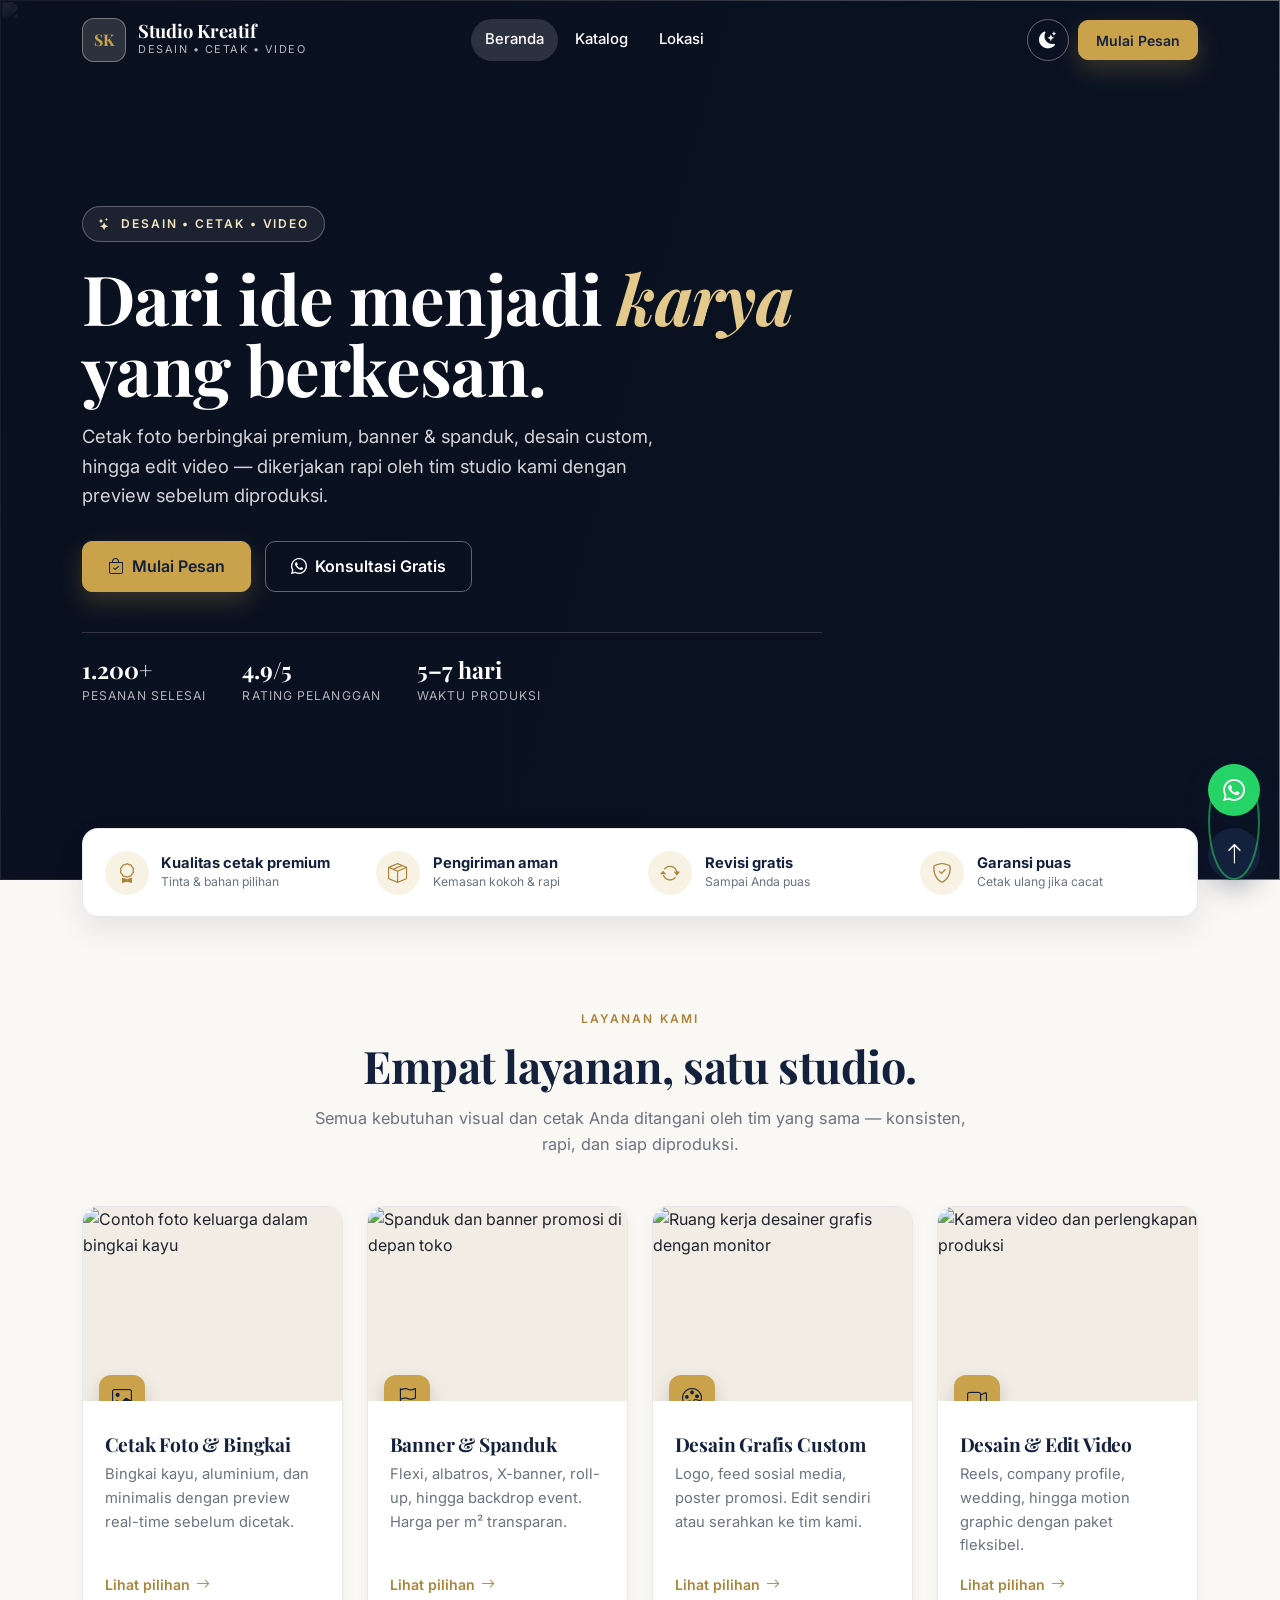
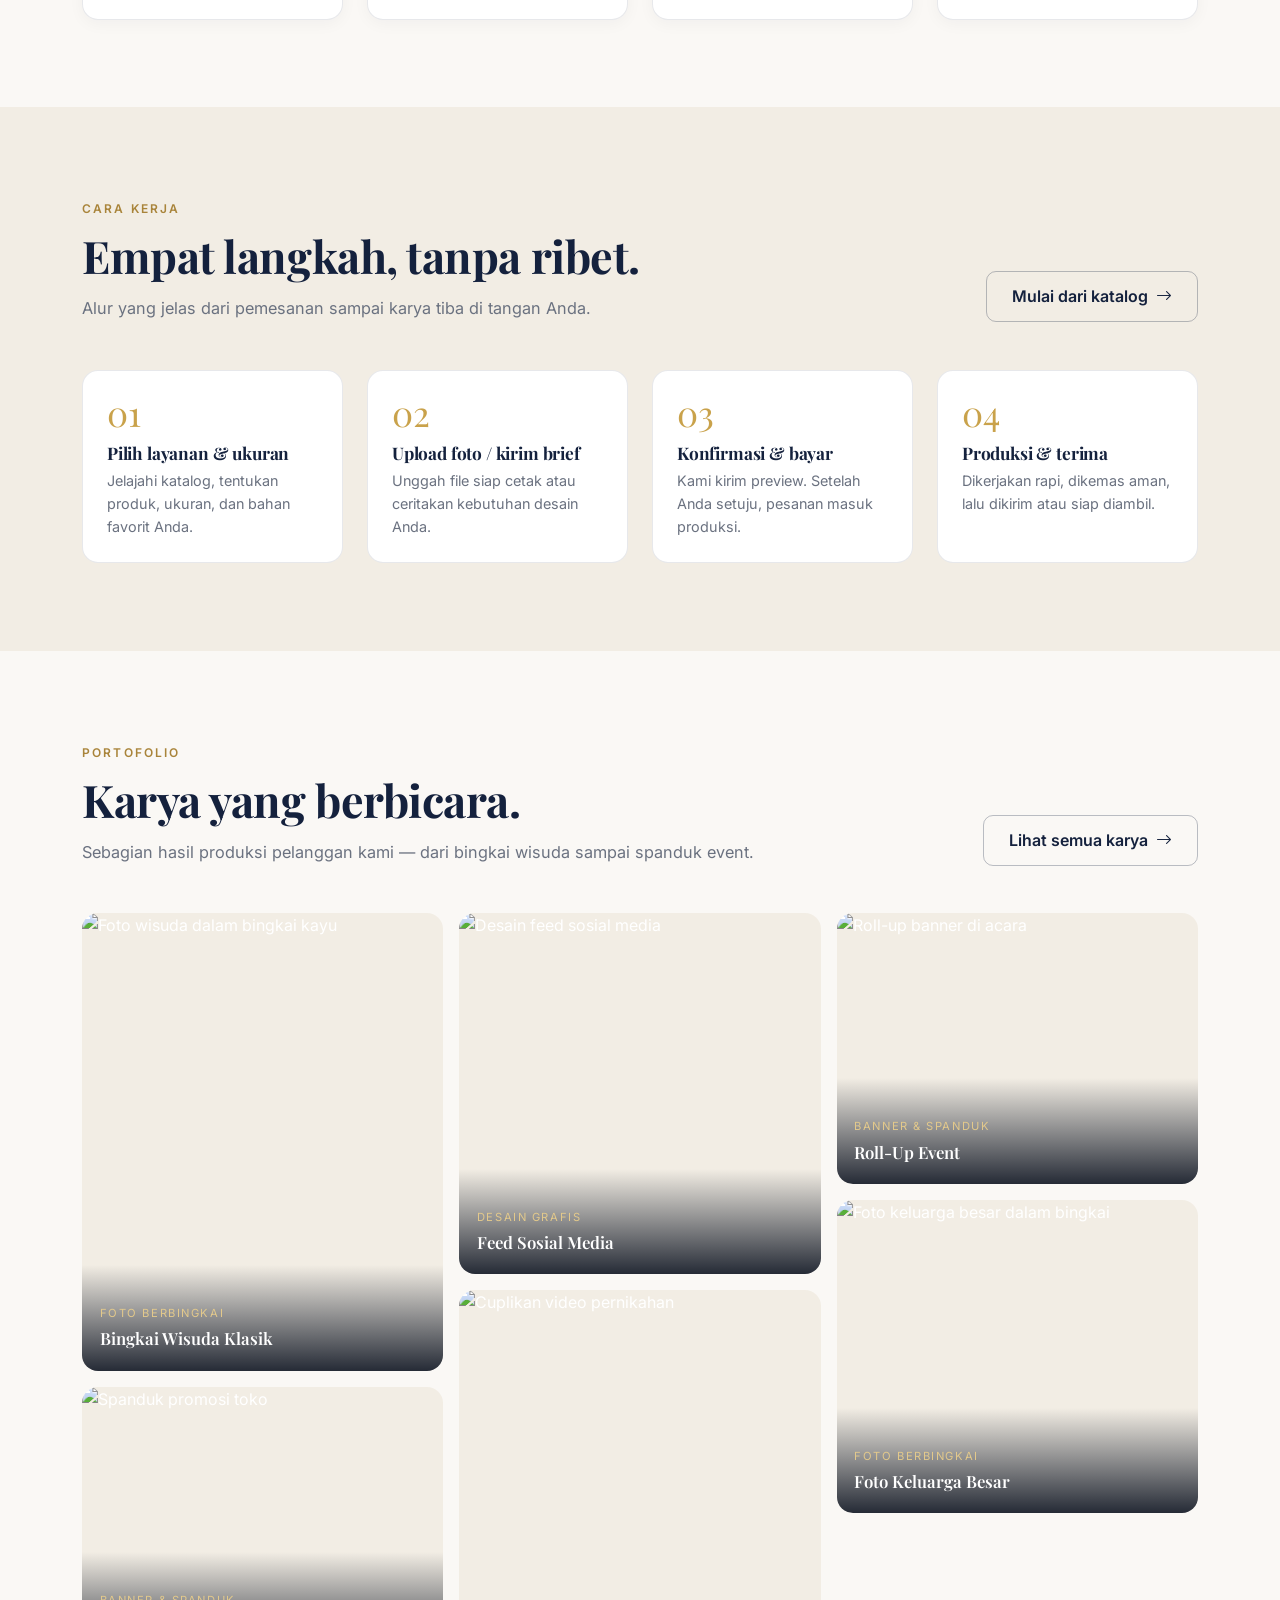
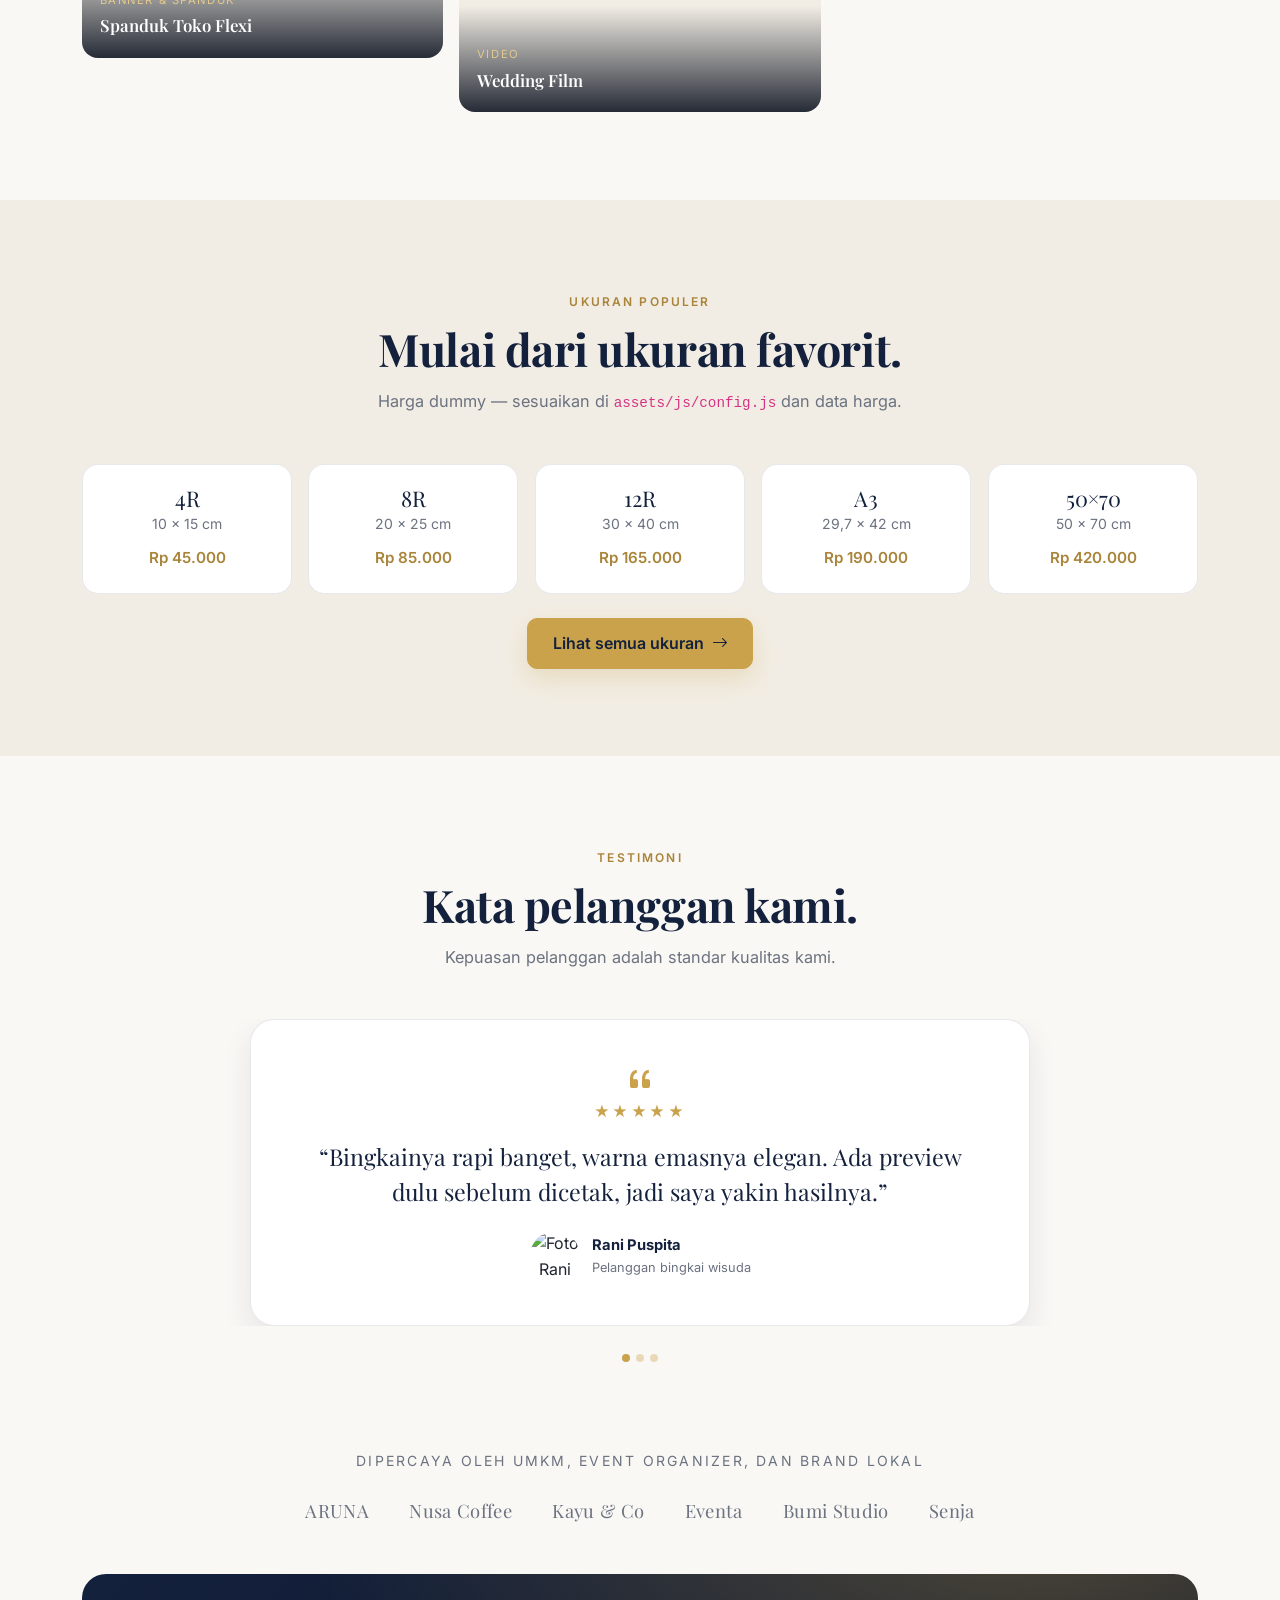
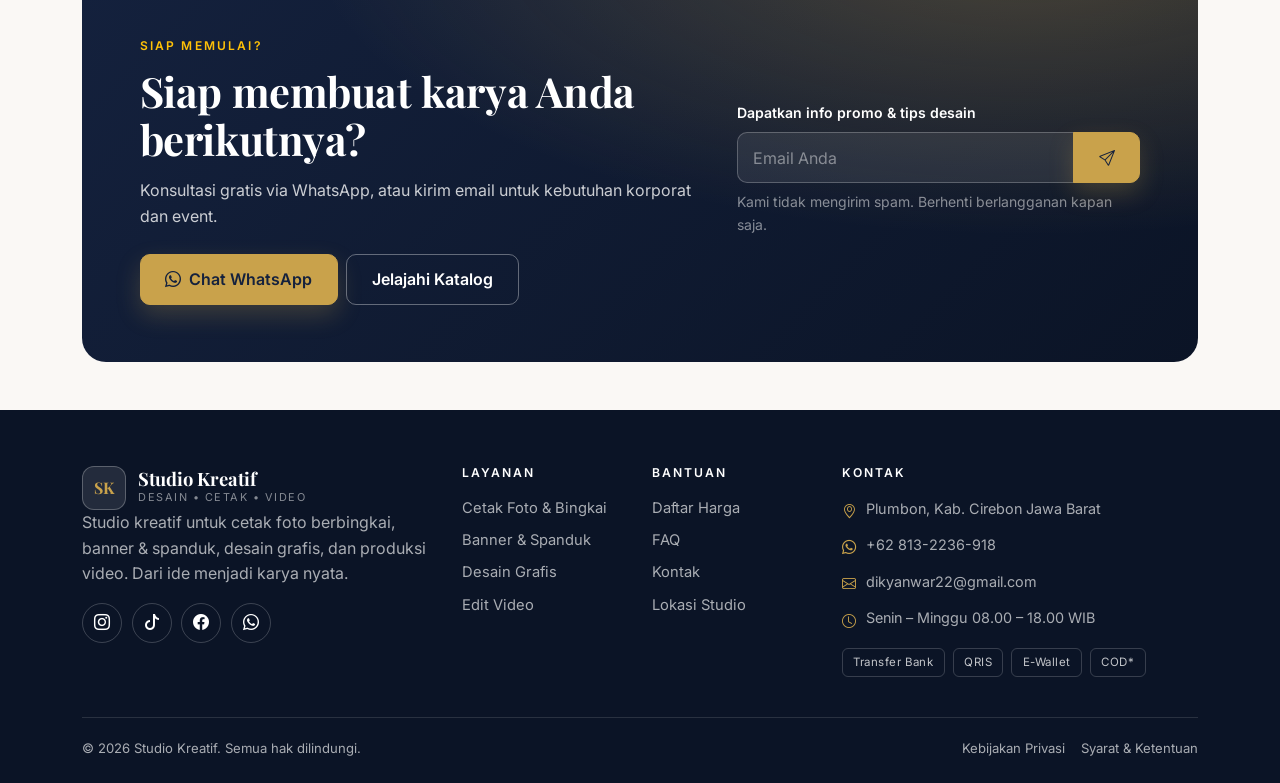
==== index.html @ ff6238dd "first commit" ====
<!DOCTYPE html>
<html lang="id">
  <head>
    <meta charset="utf-8" />
    <meta name="viewport" content="width=device-width, initial-scale=1" />
    <title>Studio Kreatif — Desain, Cetak Foto Berbingkai, Banner & Video</title>
    <meta
      name="description"
      content="Studio Kreatif melayani cetak foto berbingkai premium, banner & spanduk, desain grafis custom, dan edit video. Dari ide menjadi karya nyata."
    />
    <meta name="theme-color" content="#14213D" />

    <link rel="preconnect" href="https://fonts.googleapis.com" />
    <link rel="preconnect" href="https://fonts.gstatic.com" crossorigin />
    <link
      href="https://fonts.googleapis.com/css2?family=Inter:wght@400;500;600;700&family=Playfair+Display:wght@600;700&display=swap"
      rel="stylesheet"
    />
    <link
      href="https://cdn.jsdelivr.net/npm/bootstrap@5.3.3/dist/css/bootstrap.min.css"
      rel="stylesheet"
    />
    <link
      href="https://cdn.jsdelivr.net/npm/bootstrap-icons@1.11.3/font/bootstrap-icons.min.css"
      rel="stylesheet"
    />
    <link href="assets/css/variables.css" rel="stylesheet" />
    <link href="assets/css/style.css" rel="stylesheet" />
    <link
      rel="icon"
      href="data:image/svg+xml,%3Csvg xmlns='http://www.w3.org/2000/svg' viewBox='0 0 64 64'%3E%3Crect width='64' height='64' rx='14' fill='%2314213D'/%3E%3Ctext x='32' y='42' font-family='Georgia,serif' font-size='26' fill='%23C9A24B' text-anchor='middle'%3ESK%3C/text%3E%3C/svg%3E"
    />
    <script>
      (function () {
        try {
          var t = localStorage.getItem("sk-theme");
          if (t) document.documentElement.setAttribute("data-theme", t);
          document.documentElement.classList.add("js");
        } catch (e) {
          document.documentElement.classList.add("js");
        }
      })();
    </script>
  </head>

  <body class="page-home">
    <a class="visually-hidden-focusable" href="#main">Lewati ke konten utama</a>

    <!-- ================= HEADER ================= -->
    <header class="site-header site-header--overlay" id="siteHeader">
      <div class="container">
        <div class="header-inner">
          <a class="brand" href="index.html" aria-label="Beranda Studio Kreatif">
            <span class="brand-mark" aria-hidden="true">SK</span>
            <span class="brand-text">
              <strong data-brand>Studio Kreatif</strong>
              <small>Desain • Cetak • Video</small>
            </span>
          </a>

          <ul class="nav-menu d-none d-lg-flex">
            <li><a class="is-active" href="index.html">Beranda</a></li>
            <li><a href="katalog.html">Katalog</a></li>
            <li><a href="lokasi.html">Lokasi</a></li>
          </ul>

          <div class="header-actions">
            <button
              class="icon-btn theme-toggle"
              id="themeToggle"
              type="button"
              aria-label="Aktifkan mode gelap"
              title="Ganti tema"
            >
              <i class="bi bi-moon-stars-fill" aria-hidden="true"></i>
              <i class="bi bi-sun-fill" aria-hidden="true"></i>
            </button>
            <a class="btn btn-gold btn-sm d-none d-sm-inline-flex" href="katalog.html">
              Mulai Pesan
            </a>
            <button
              class="menu-toggle d-lg-none"
              type="button"
              data-bs-toggle="offcanvas"
              data-bs-target="#mobileMenu"
              aria-controls="mobileMenu"
              aria-label="Buka menu"
            >
              <i class="bi bi-list" aria-hidden="true"></i>
            </button>
          </div>
        </div>
      </div>
    </header>

    <!-- ================= OFFCANVAS ================= -->
    <div
      class="offcanvas offcanvas-end"
      tabindex="-1"
      id="mobileMenu"
      aria-labelledby="mobileMenuLabel"
    >
      <div class="offcanvas-header">
        <span class="brand" id="mobileMenuLabel">
          <span class="brand-mark" aria-hidden="true">SK</span>
          <span class="brand-text">
            <strong data-brand>Studio Kreatif</strong>
            <small>Desain • Cetak • Video</small>
          </span>
        </span>
        <button
          type="button"
          class="btn-close"
          data-bs-dismiss="offcanvas"
          aria-label="Tutup menu"
        ></button>
      </div>
      <div class="offcanvas-body d-flex flex-column">
        <nav class="nav flex-column mb-4">
          <a class="nav-link is-active" href="index.html">Beranda</a>
          <a class="nav-link" href="katalog.html">Katalog</a>
          <a class="nav-link" href="lokasi.html">Lokasi</a>
        </nav>
        <a class="btn btn-gold w-100 mb-3" href="katalog.html">Mulai Pesan</a>
        <a class="btn btn-outline-navy w-100" href="#" data-wa>Chat WhatsApp</a>
        <div class="offcanvas-contact mt-4">
          <div class="mb-2"><i class="bi bi-geo-alt text-gold me-2"></i><span data-address>Alamat studio</span></div>
          <div class="mb-2"><i class="bi bi-telephone text-gold me-2"></i><span data-phone>Nomor WhatsApp</span></div>
          <div><i class="bi bi-envelope text-gold me-2"></i><a data-email href="#">email</a></div>
        </div>
      </div>
    </div>

    <main id="main">
      <!-- ================= HERO ================= -->
      <section class="hero" aria-labelledby="heroTitle">
        <div class="hero-media" aria-hidden="true">
          <img
            src="https://picsum.photos/seed/sk-hero-studio/1920/1200"
            alt=""
            width="1920"
            height="1200"
            fetchpriority="high"
          />
        </div>
        <div class="hero-overlay" aria-hidden="true"></div>

        <div class="container">
          <div class="hero-content">
            <span class="hero-eyebrow">
              <i class="bi bi-stars" aria-hidden="true"></i>
              Desain • Cetak • Video
            </span>
            <h1 id="heroTitle">
              Dari ide menjadi <span class="accent">karya</span> yang berkesan.
            </h1>
            <p class="hero-sub">
              Cetak foto berbingkai premium, banner &amp; spanduk, desain custom,
              hingga edit video — dikerjakan rapi oleh tim studio kami dengan
              preview sebelum diproduksi.
            </p>

            <div class="hero-actions">
              <a class="btn btn-gold" href="katalog.html">
                <i class="bi bi-bag-check me-2" aria-hidden="true"></i>Mulai Pesan
              </a>
              <a class="btn btn-ghost-light" href="#" data-wa>
                <i class="bi bi-whatsapp me-2" aria-hidden="true"></i>Konsultasi Gratis
              </a>
            </div>

            <div class="hero-meta">
              <div class="item">
                <strong>1.200+</strong>
                <span>Pesanan selesai</span>
              </div>
              <div class="item">
                <strong>4.9/5</strong>
                <span>Rating pelanggan</span>
              </div>
              <div class="item">
                <strong>5–7 hari</strong>
                <span>Waktu produksi</span>
              </div>
            </div>
          </div>
        </div>

        <a class="hero-scroll" href="#layanan" aria-label="Gulir ke layanan">
          <i class="bi bi-chevron-double-down" aria-hidden="true"></i>
        </a>
      </section>

      <!-- ================= TRUST STRIP ================= -->
      <div class="trust-strip">
        <div class="container">
          <div class="trust-card reveal">
            <div class="trust-item">
              <i class="bi bi-award" aria-hidden="true"></i>
              <div>
                <strong>Kualitas cetak premium</strong>
                <small>Tinta &amp; bahan pilihan</small>
              </div>
            </div>
            <div class="trust-item">
              <i class="bi bi-box-seam" aria-hidden="true"></i>
              <div>
                <strong>Pengiriman aman</strong>
                <small>Kemasan kokoh &amp; rapi</small>
              </div>
            </div>
            <div class="trust-item">
              <i class="bi bi-arrow-repeat" aria-hidden="true"></i>
              <div>
                <strong>Revisi gratis</strong>
                <small>Sampai Anda puas</small>
              </div>
            </div>
            <div class="trust-item">
              <i class="bi bi-shield-check" aria-hidden="true"></i>
              <div>
                <strong>Garansi puas</strong>
                <small>Cetak ulang jika cacat</small>
              </div>
            </div>
          </div>
        </div>
      </div>

      <!-- ================= LAYANAN ================= -->
      <section class="section" id="layanan" aria-labelledby="layananTitle">
        <div class="container">
          <div class="section-head mx-auto text-center mb-5 reveal">
            <span class="eyebrow">Layanan Kami</span>
            <h2 class="section-title" id="layananTitle">
              Empat layanan, satu studio.
            </h2>
            <p class="section-subtitle">
              Semua kebutuhan visual dan cetak Anda ditangani oleh tim yang sama —
              konsisten, rapi, dan siap diproduksi.
            </p>
          </div>

          <div class="row g-4">
            <div class="col-12 col-sm-6 col-xl-3 reveal">
              <a class="service-card" href="katalog.html?kategori=bingkai">
                <span class="service-media">
                  <img
                    src="https://picsum.photos/seed/sk-service-frame/640/480"
                    alt="Contoh foto keluarga dalam bingkai kayu"
                    width="640"
                    height="480"
                    loading="lazy"
                  />
                  <span class="service-icon"><i class="bi bi-image" aria-hidden="true"></i></span>
                </span>
                <span class="service-body">
                  <h3>Cetak Foto &amp; Bingkai</h3>
                  <p>
                    Bingkai kayu, aluminium, dan minimalis dengan preview
                    real-time sebelum dicetak.
                  </p>
                  <span class="service-link">
                    Lihat pilihan <i class="bi bi-arrow-right" aria-hidden="true"></i>
                  </span>
                </span>
              </a>
            </div>

            <div class="col-12 col-sm-6 col-xl-3 reveal reveal-delay-1">
              <a class="service-card" href="katalog.html?kategori=banner">
                <span class="service-media">
                  <img
                    src="https://picsum.photos/seed/sk-service-banner/640/480"
                    alt="Spanduk dan banner promosi di depan toko"
                    width="640"
                    height="480"
                    loading="lazy"
                  />
                  <span class="service-icon"><i class="bi bi-flag" aria-hidden="true"></i></span>
                </span>
                <span class="service-body">
                  <h3>Banner &amp; Spanduk</h3>
                  <p>
                    Flexi, albatros, X-banner, roll-up, hingga backdrop event.
                    Harga per m² transparan.
                  </p>
                  <span class="service-link">
                    Lihat pilihan <i class="bi bi-arrow-right" aria-hidden="true"></i>
                  </span>
                </span>
              </a>
            </div>

            <div class="col-12 col-sm-6 col-xl-3 reveal reveal-delay-2">
              <a class="service-card" href="katalog.html?kategori=desain">
                <span class="service-media">
                  <img
                    src="https://picsum.photos/seed/sk-service-design/640/480"
                    alt="Ruang kerja desainer grafis dengan monitor"
                    width="640"
                    height="480"
                    loading="lazy"
                  />
                  <span class="service-icon"><i class="bi bi-palette" aria-hidden="true"></i></span>
                </span>
                <span class="service-body">
                  <h3>Desain Grafis Custom</h3>
                  <p>
                    Logo, feed sosial media, poster promosi. Edit sendiri atau
                    serahkan ke tim kami.
                  </p>
                  <span class="service-link">
                    Lihat pilihan <i class="bi bi-arrow-right" aria-hidden="true"></i>
                  </span>
                </span>
              </a>
            </div>

            <div class="col-12 col-sm-6 col-xl-3 reveal reveal-delay-3">
              <a class="service-card" href="katalog.html?kategori=video">
                <span class="service-media">
                  <img
                    src="https://picsum.photos/seed/sk-service-video/640/480"
                    alt="Kamera video dan perlengkapan produksi"
                    width="640"
                    height="480"
                    loading="lazy"
                  />
                  <span class="service-icon"><i class="bi bi-camera-video" aria-hidden="true"></i></span>
                </span>
                <span class="service-body">
                  <h3>Desain &amp; Edit Video</h3>
                  <p>
                    Reels, company profile, wedding, hingga motion graphic dengan
                    paket fleksibel.
                  </p>
                  <span class="service-link">
                    Lihat pilihan <i class="bi bi-arrow-right" aria-hidden="true"></i>
                  </span>
                </span>
              </a>
            </div>
          </div>
        </div>
      </section>

      <!-- ================= CARA KERJA ================= -->
      <section class="section section-alt" aria-labelledby="caraKerjaTitle">
        <div class="container">
          <div class="row align-items-end mb-5">
            <div class="col-lg-7 reveal">
              <span class="eyebrow">Cara Kerja</span>
              <h2 class="section-title" id="caraKerjaTitle">Empat langkah, tanpa ribet.</h2>
              <p class="section-subtitle">
                Alur yang jelas dari pemesanan sampai karya tiba di tangan Anda.
              </p>
            </div>
            <div class="col-lg-5 text-lg-end mt-4 mt-lg-0 reveal">
              <a class="btn btn-outline-navy" href="katalog.html">
                Mulai dari katalog <i class="bi bi-arrow-right ms-1" aria-hidden="true"></i>
              </a>
            </div>
          </div>

          <div class="row g-4">
            <div class="col-12 col-sm-6 col-lg-3 reveal">
              <div class="step-card">
                <div class="step-num">01</div>
                <h3>Pilih layanan &amp; ukuran</h3>
                <p>Jelajahi katalog, tentukan produk, ukuran, dan bahan favorit Anda.</p>
              </div>
            </div>
            <div class="col-12 col-sm-6 col-lg-3 reveal reveal-delay-1">
              <div class="step-card">
                <div class="step-num">02</div>
                <h3>Upload foto / kirim brief</h3>
                <p>Unggah file siap cetak atau ceritakan kebutuhan desain Anda.</p>
              </div>
            </div>
            <div class="col-12 col-sm-6 col-lg-3 reveal reveal-delay-2">
              <div class="step-card">
                <div class="step-num">03</div>
                <h3>Konfirmasi &amp; bayar</h3>
                <p>Kami kirim preview. Setelah Anda setuju, pesanan masuk produksi.</p>
              </div>
            </div>
            <div class="col-12 col-sm-6 col-lg-3 reveal reveal-delay-3">
              <div class="step-card">
                <div class="step-num">04</div>
                <h3>Produksi &amp; terima</h3>
                <p>Dikerjakan rapi, dikemas aman, lalu dikirim atau siap diambil.</p>
              </div>
            </div>
          </div>
        </div>
      </section>

      <!-- ================= PORTOFOLIO ================= -->
      <section class="section" aria-labelledby="portofolioTitle">
        <div class="container">
          <div class="row align-items-end mb-5">
            <div class="col-lg-8 reveal">
              <span class="eyebrow">Portofolio</span>
              <h2 class="section-title" id="portofolioTitle">Karya yang berbicara.</h2>
              <p class="section-subtitle">
                Sebagian hasil produksi pelanggan kami — dari bingkai wisuda sampai
                spanduk event.
              </p>
            </div>
            <div class="col-lg-4 text-lg-end mt-4 mt-lg-0 reveal">
              <a class="btn btn-outline-navy" href="katalog.html">
                Lihat semua karya <i class="bi bi-arrow-right ms-1" aria-hidden="true"></i>
              </a>
            </div>
          </div>

          <div class="portfolio-grid reveal">
            <a class="portfolio-item" href="katalog.html?kategori=bingkai">
              <img
                src="https://picsum.photos/seed/sk-port-wisuda/600/760"
                alt="Foto wisuda dalam bingkai kayu"
                width="600"
                height="760"
                loading="lazy"
              />
              <span class="portfolio-overlay">
                <span class="cat">Foto Berbingkai</span>
                <strong>Bingkai Wisuda Klasik</strong>
              </span>
            </a>
            <a class="portfolio-item" href="katalog.html?kategori=banner">
              <img
                src="https://picsum.photos/seed/sk-port-toko/600/450"
                alt="Spanduk promosi toko"
                width="600"
                height="450"
                loading="lazy"
              />
              <span class="portfolio-overlay">
                <span class="cat">Banner &amp; Spanduk</span>
                <strong>Spanduk Toko Flexi</strong>
              </span>
            </a>
            <a class="portfolio-item" href="katalog.html?kategori=desain">
              <img
                src="https://picsum.photos/seed/sk-port-feed/600/600"
                alt="Desain feed sosial media"
                width="600"
                height="600"
                loading="lazy"
              />
              <span class="portfolio-overlay">
                <span class="cat">Desain Grafis</span>
                <strong>Feed Sosial Media</strong>
              </span>
            </a>
            <a class="portfolio-item" href="katalog.html?kategori=video">
              <img
                src="https://picsum.photos/seed/sk-port-wedding/600/700"
                alt="Cuplikan video pernikahan"
                width="600"
                height="700"
                loading="lazy"
              />
              <span class="portfolio-overlay">
                <span class="cat">Video</span>
                <strong>Wedding Film</strong>
              </span>
            </a>
            <a class="portfolio-item" href="katalog.html?kategori=banner">
              <img
                src="https://picsum.photos/seed/sk-port-rollup/600/450"
                alt="Roll-up banner di acara"
                width="600"
                height="450"
                loading="lazy"
              />
              <span class="portfolio-overlay">
                <span class="cat">Banner &amp; Spanduk</span>
                <strong>Roll-Up Event</strong>
              </span>
            </a>
            <a class="portfolio-item" href="katalog.html?kategori=bingkai">
              <img
                src="https://picsum.photos/seed/sk-port-family/600/520"
                alt="Foto keluarga besar dalam bingkai"
                width="600"
                height="520"
                loading="lazy"
              />
              <span class="portfolio-overlay">
                <span class="cat">Foto Berbingkai</span>
                <strong>Foto Keluarga Besar</strong>
              </span>
            </a>
          </div>
        </div>
      </section>

      <!-- ================= UKURAN POPULER ================= -->
      <section class="section section-alt" aria-labelledby="ukuranTitle">
        <div class="container">
          <div class="section-head mx-auto text-center mb-5 reveal">
            <span class="eyebrow">Ukuran Populer</span>
            <h2 class="section-title" id="ukuranTitle">Mulai dari ukuran favorit.</h2>
            <p class="section-subtitle">
              Harga dummy — sesuaikan di <code>assets/js/config.js</code> dan data harga.
            </p>
          </div>

          <div class="row row-cols-2 row-cols-md-3 row-cols-lg-5 g-3">
            <div class="col reveal">
              <div class="size-card text-center">
                <div class="dim">4R</div>
                <span class="text-muted-2 small">10 × 15 cm</span>
                <span class="price">Rp 45.000</span>
              </div>
            </div>
            <div class="col reveal reveal-delay-1">
              <div class="size-card text-center">
                <div class="dim">8R</div>
                <span class="text-muted-2 small">20 × 25 cm</span>
                <span class="price">Rp 85.000</span>
              </div>
            </div>
            <div class="col reveal reveal-delay-2">
              <div class="size-card text-center">
                <div class="dim">12R</div>
                <span class="text-muted-2 small">30 × 40 cm</span>
                <span class="price">Rp 165.000</span>
              </div>
            </div>
            <div class="col reveal reveal-delay-3">
              <div class="size-card text-center">
                <div class="dim">A3</div>
                <span class="text-muted-2 small">29,7 × 42 cm</span>
                <span class="price">Rp 190.000</span>
              </div>
            </div>
            <div class="col reveal reveal-delay-3">
              <div class="size-card text-center">
                <div class="dim">50×70</div>
                <span class="text-muted-2 small">50 × 70 cm</span>
                <span class="price">Rp 420.000</span>
              </div>
            </div>
          </div>

          <div class="text-center mt-4 reveal">
            <a class="btn btn-gold" href="katalog.html?kategori=bingkai">
              Lihat semua ukuran <i class="bi bi-arrow-right ms-1" aria-hidden="true"></i>
            </a>
          </div>
        </div>
      </section>

      <!-- ================= TESTIMONI ================= -->
      <section class="section" aria-labelledby="testimoniTitle">
        <div class="container">
          <div class="section-head mx-auto text-center mb-5 reveal">
            <span class="eyebrow">Testimoni</span>
            <h2 class="section-title" id="testimoniTitle">Kata pelanggan kami.</h2>
            <p class="section-subtitle">
              Kepuasan pelanggan adalah standar kualitas kami.
            </p>
          </div>

          <div id="testimonialCarousel" class="carousel slide reveal" data-bs-ride="carousel">
            <div class="carousel-inner">
              <div class="carousel-item active">
                <div class="testimonial-card">
                  <i class="bi bi-quote quote-icon" aria-hidden="true"></i>
                  <div class="stars" aria-label="Rating 5 dari 5">★★★★★</div>
                  <blockquote>
                    “Bingkainya rapi banget, warna emasnya elegan. Ada preview dulu
                    sebelum dicetak, jadi saya yakin hasilnya.”
                  </blockquote>
                  <div class="testimonial-person">
                    <img
                      src="https://i.pravatar.cc/100?img=47"
                      alt="Foto Rani"
                      width="50"
                      height="50"
                      loading="lazy"
                    />
                    <div class="text-start">
                      <strong>Rani Puspita</strong>
                      <span>Pelanggan bingkai wisuda</span>
                    </div>
                  </div>
                </div>
              </div>
              <div class="carousel-item">
                <div class="testimonial-card">
                  <i class="bi bi-quote quote-icon" aria-hidden="true"></i>
                  <div class="stars" aria-label="Rating 5 dari 5">★★★★★</div>
                  <blockquote>
                    “Spanduk toko saya jadi dalam dua hari. Harga per meter jelas dan
                    hasilnya tajam. Recommended untuk UMKM.”
                  </blockquote>
                  <div class="testimonial-person">
                    <img
                      src="https://i.pravatar.cc/100?img=12"
                      alt="Foto Budi"
                      width="50"
                      height="50"
                      loading="lazy"
                    />
                    <div class="text-start">
                      <strong>Budi Santoso</strong>
                      <span>Pemilik Nusa Coffee</span>
                    </div>
                  </div>
                </div>
              </div>
              <div class="carousel-item">
                <div class="testimonial-card">
                  <i class="bi bi-quote quote-icon" aria-hidden="true"></i>
                  <div class="stars" aria-label="Rating 5 dari 5">★★★★★</div>
                  <blockquote>
                    “Edit video wedding-nya halus dan emosional. Revisi cepat
                    ditanggapi, komunikasinya juga nyaman.”
                  </blockquote>
                  <div class="testimonial-person">
                    <img
                      src="https://i.pravatar.cc/100?img=32"
                      alt="Foto Sinta"
                      width="50"
                      height="50"
                      loading="lazy"
                    />
                    <div class="text-start">
                      <strong>Sinta Maharani</strong>
                      <span>Pengantin — Wedding Film</span>
                    </div>
                  </div>
                </div>
              </div>
            </div>
            <div class="carousel-indicators">
              <button
                type="button"
                data-bs-target="#testimonialCarousel"
                data-bs-slide-to="0"
                class="active"
                aria-current="true"
                aria-label="Testimoni 1"
              ></button>
              <button
                type="button"
                data-bs-target="#testimonialCarousel"
                data-bs-slide-to="1"
                aria-label="Testimoni 2"
              ></button>
              <button
                type="button"
                data-bs-target="#testimonialCarousel"
                data-bs-slide-to="2"
                aria-label="Testimoni 3"
              ></button>
            </div>
          </div>
        </div>
      </section>

      <!-- ================= LOGO KLIEN ================= -->
      <section class="pb-5" aria-label="Klien dan mitra">
        <div class="container">
          <p class="text-center text-muted-2 small text-uppercase mb-4" style="letter-spacing: 0.16em">
            Dipercaya oleh UMKM, event organizer, dan brand lokal
          </p>
          <div class="logo-strip reveal">
            <span>ARUNA</span>
            <span>Nusa Coffee</span>
            <span>Kayu &amp; Co</span>
            <span>Eventa</span>
            <span>Bumi Studio</span>
            <span>Senja</span>
          </div>
        </div>
      </section>

      <!-- ================= CTA ================= -->
      <section class="pb-5" aria-labelledby="ctaTitle">
        <div class="container">
          <div class="cta-band reveal">
            <div class="row align-items-center g-4">
              <div class="col-lg-7">
                <span class="eyebrow text-warning">Siap memulai?</span>
                <h2 id="ctaTitle">Siap membuat karya Anda berikutnya?</h2>
                <p class="mt-3">
                  Konsultasi gratis via WhatsApp, atau kirim email untuk kebutuhan
                  korporat dan event.
                </p>
                <div class="d-flex flex-wrap gap-2 mt-4">
                  <a class="btn btn-gold" href="#" data-wa>
                    <i class="bi bi-whatsapp me-2" aria-hidden="true"></i>Chat WhatsApp
                  </a>
                  <a class="btn btn-ghost-light" href="katalog.html">Jelajahi Katalog</a>
                </div>
              </div>
              <div class="col-lg-5">
                <form class="newsletter-form" data-demo-form data-success="Terima kasih! Anda sudah berlangganan info promo (demo).">
                  <label class="form-label text-white" for="newsletterEmail">
                    Dapatkan info promo &amp; tips desain
                  </label>
                  <div class="input-group">
                    <input
                      class="form-control"
                      id="newsletterEmail"
                      type="email"
                      placeholder="Email Anda"
                      aria-label="Email Anda"
                      required
                    />
                    <button class="btn btn-gold" type="submit" aria-label="Berlangganan">
                      <i class="bi bi-send" aria-hidden="true"></i>
                    </button>
                  </div>
                  <div class="invalid-feedback">Masukkan email yang valid.</div>
                  <p class="small text-white-50 mt-2 mb-0">
                    Kami tidak mengirim spam. Berhenti berlangganan kapan saja.
                  </p>
                </form>
              </div>
            </div>
          </div>
        </div>
      </section>
    </main>

    <!-- ================= FOOTER ================= -->
    <footer class="site-footer">
      <div class="container">
        <div class="row g-4">
          <div class="col-lg-4">
            <a class="brand footer-brand" href="index.html">
              <span class="brand-mark" aria-hidden="true">SK</span>
              <span class="brand-text">
                <strong data-brand>Studio Kreatif</strong>
                <small>Desain • Cetak • Video</small>
              </span>
            </a>
            <p>
              Studio kreatif untuk cetak foto berbingkai, banner &amp; spanduk,
              desain grafis, dan produksi video. Dari ide menjadi karya nyata.
            </p>
            <div class="social-links">
              <a href="#" data-social="instagram" aria-label="Instagram"><i class="bi bi-instagram" aria-hidden="true"></i></a>
              <a href="#" data-social="tiktok" aria-label="TikTok"><i class="bi bi-tiktok" aria-hidden="true"></i></a>
              <a href="#" data-social="facebook" aria-label="Facebook"><i class="bi bi-facebook" aria-hidden="true"></i></a>
              <a href="#" data-wa aria-label="WhatsApp"><i class="bi bi-whatsapp" aria-hidden="true"></i></a>
            </div>
          </div>

          <div class="col-6 col-lg-2">
            <h3>Layanan</h3>
            <ul class="footer-links">
              <li><a href="katalog.html?kategori=bingkai">Cetak Foto &amp; Bingkai</a></li>
              <li><a href="katalog.html?kategori=banner">Banner &amp; Spanduk</a></li>
              <li><a href="katalog.html?kategori=desain">Desain Grafis</a></li>
              <li><a href="katalog.html?kategori=video">Edit Video</a></li>
            </ul>
          </div>

          <div class="col-6 col-lg-2">
            <h3>Bantuan</h3>
            <ul class="footer-links">
              <li><a href="katalog.html#harga">Daftar Harga</a></li>
              <li><a href="lokasi.html#faq">FAQ</a></li>
              <li><a href="lokasi.html#kontak">Kontak</a></li>
              <li><a href="lokasi.html">Lokasi Studio</a></li>
            </ul>
          </div>

          <div class="col-lg-4">
            <h3>Kontak</h3>
            <ul class="footer-contact">
              <li>
                <i class="bi bi-geo-alt" aria-hidden="true"></i>
                <span data-address>Alamat studio</span>
              </li>
              <li>
                <i class="bi bi-whatsapp" aria-hidden="true"></i>
                <a href="#" data-wa><span data-phone>Nomor WhatsApp</span></a>
              </li>
              <li>
                <i class="bi bi-envelope" aria-hidden="true"></i>
                <a data-email href="mailto:dikyanwar22@gmail.com">dikyanwar22@gmail.com</a>
              </li>
              <li>
                <i class="bi bi-clock" aria-hidden="true"></i>
                <span>Senin – Minggu 08.00 – 18.00 WIB</span>
              </li>
            </ul>
            <div class="pay-badges mt-3">
              <span>Transfer Bank</span>
              <span>QRIS</span>
              <span>E-Wallet</span>
              <span>COD*</span>
            </div>
          </div>
        </div>

        <div class="footer-bottom d-flex flex-wrap justify-content-between gap-2">
          <span>© <span data-year>2026</span> <span data-brand>Studio Kreatif</span>. Semua hak dilindungi.</span>
          <span class="d-flex gap-3">
            <a href="lokasi.html#faq">Kebijakan Privasi</a>
            <a href="lokasi.html#faq">Syarat &amp; Ketentuan</a>
          </span>
        </div>
      </div>
    </footer>

    <!-- ================= FLOATING ACTIONS ================= -->
    <div class="floating-actions" aria-label="Aksi cepat">
      <a class="fab fab-wa" href="#" data-wa aria-label="Chat WhatsApp" title="Chat WhatsApp">
        <i class="bi bi-whatsapp" aria-hidden="true"></i>
      </a>
      <button class="fab fab-top" id="scrollTop" type="button" aria-label="Kembali ke atas" title="Kembali ke atas">
        <i class="bi bi-arrow-up" aria-hidden="true"></i>
      </button>
    </div>

    <!-- ================= TOAST ================= -->
    <div class="toast-container position-fixed bottom-0 start-50 translate-middle-x p-3 mb-5">
      <div id="siteToast" class="toast align-items-center border-0" role="status" aria-live="polite" aria-atomic="true">
        <div class="d-flex">
          <div class="toast-body"></div>
          <button type="button" class="btn-close me-2 m-auto" data-bs-dismiss="toast" aria-label="Tutup"></button>
        </div>
      </div>
    </div>

    <script src="https://cdn.jsdelivr.net/npm/bootstrap@5.3.3/dist/js/bootstrap.bundle.min.js"></script>
    <script src="assets/js/config.js"></script>
    <script src="assets/js/main.js"></script>
  </body>
</html>
---- assets/css/variables.css ----
/* =========================================================
   Studio Kreatif — Design Tokens
   Palet: navy + emas, latar off-white, tipografi serif/sans.
   Ubah nilai di :root untuk mengganti tema seluruh situs.
   ========================================================= */

:root {
  /* Brand */
  --sk-navy: #14213d;
  --sk-navy-deep: #0b1426;
  --sk-navy-soft: #1b2b4d;
  --sk-gold: #c9a24b;
  --sk-gold-soft: #e3c98b;
  --sk-gold-dark: #a9843a;

  /* Netral */
  --sk-bg: #faf8f5;
  --sk-bg-alt: #f2ede4;
  --sk-surface: #ffffff;
  --sk-heading: #14213d;
  --sk-text: #1f2430;
  --sk-muted: #6b7280;
  --sk-border: rgba(20, 33, 61, 0.1);
  --sk-outline: rgba(20, 33, 61, 0.28);

  /* Status */
  --sk-success: #2e7d5b;
  --sk-danger: #b3261e;

  /* Bentuk & efek */
  --sk-radius: 16px;
  --sk-radius-sm: 10px;
  --sk-radius-lg: 24px;
  --sk-shadow: 0 12px 30px rgba(20, 33, 61, 0.09);
  --sk-shadow-lg: 0 24px 60px rgba(20, 33, 61, 0.14);
  --sk-transition: 200ms ease;

  /* Tipografi */
  --sk-font-body: "Inter", system-ui, -apple-system, "Segoe UI", sans-serif;
  --sk-font-display: "Playfair Display", Georgia, "Times New Roman", serif;

  /* Override Bootstrap */
  --bs-body-font-family: var(--sk-font-body);
  --bs-body-color: var(--sk-text);
  --bs-body-bg: var(--sk-bg);
  --bs-primary: #c9a24b;
  --bs-primary-rgb: 201, 162, 75;
  --bs-link-color: #14213d;
  --bs-link-hover-color: #a9843a;
  --bs-border-color: rgba(20, 33, 61, 0.1);
}

/* ---------- Dark mode ---------- */
html[data-theme="dark"] {
  --sk-bg: #0c1424;
  --sk-bg-alt: #0f1a2e;
  --sk-surface: #14203a;
  --sk-heading: #f3f6fc;
  --sk-text: #e6eaf2;
  --sk-muted: #a2abbc;
  --sk-border: rgba(255, 255, 255, 0.12);
  --sk-outline: rgba(255, 255, 255, 0.3);
  --sk-shadow: 0 12px 30px rgba(0, 0, 0, 0.35);
  --sk-shadow-lg: 0 24px 60px rgba(0, 0, 0, 0.45);

  --bs-body-color: #e6eaf2;
  --bs-body-bg: #0c1424;
  --bs-link-color: #f3f6fc;
  --bs-link-hover-color: #e3c98b;
  --bs-border-color: rgba(255, 255, 255, 0.12);
  color-scheme: dark;
}
---- assets/css/style.css ----
/* =========================================================
   Studio Kreatif — Komponen & Layout
   Ditulis mobile-first, memakai token dari variables.css
   ========================================================= */

/* ---------- Base ---------- */
html {
  scroll-behavior: smooth;
  scroll-padding-top: 96px;
}

body {
  font-family: var(--sk-font-body);
  background-color: var(--sk-bg);
  color: var(--sk-text);
  line-height: 1.6;
  -webkit-font-smoothing: antialiased;
  text-rendering: optimizeLegibility;
  overflow-x: hidden;
}

h1,
h2,
h3,
h4,
h5,
.font-display {
  font-family: var(--sk-font-display);
  color: var(--sk-heading);
  font-weight: 700;
  letter-spacing: -0.01em;
}

a {
  color: var(--sk-heading);
  transition: color var(--sk-transition);
}

a:hover {
  color: var(--sk-gold-dark);
}

img {
  max-width: 100%;
  height: auto;
}

::selection {
  background: rgba(201, 162, 75, 0.28);
}

:focus-visible {
  outline: 3px solid rgba(201, 162, 75, 0.6);
  outline-offset: 2px;
  border-radius: 6px;
}

.table {
  --bs-table-color: var(--sk-text);
  --bs-table-border-color: var(--sk-border);
}

/* ---------- Utilities ---------- */
.section {
  padding: clamp(3rem, 7vw, 5.5rem) 0;
}

.section-alt {
  background-color: var(--sk-bg-alt);
}

.text-muted-2 {
  color: var(--sk-muted) !important;
}

.text-gold {
  color: var(--sk-gold-dark) !important;
}

.section-head {
  max-width: 680px;
}

.section-title {
  font-size: clamp(1.7rem, 4vw, 2.8rem);
  line-height: 1.15;
  margin-bottom: 0.85rem;
}

.section-subtitle {
  color: var(--sk-muted);
  font-size: 1.02rem;
  margin-bottom: 0;
}

.eyebrow {
  display: inline-block;
  color: var(--sk-gold-dark);
  font-size: 0.75rem;
  font-weight: 600;
  letter-spacing: 0.18em;
  text-transform: uppercase;
  margin-bottom: 0.75rem;
}

.divider-gold {
  width: 56px;
  height: 3px;
  border-radius: 3px;
  background: var(--sk-gold);
  margin: 0 auto 1.25rem;
}

.divider-gold.start {
  margin-left: 0;
}

/* ---------- Animasi reveal ---------- */
html.js .reveal {
  opacity: 0;
  transform: translateY(22px);
  transition: opacity 0.6s ease, transform 0.6s ease;
  will-change: opacity, transform;
}

html.js .reveal.is-visible {
  opacity: 1;
  transform: none;
}

.reveal-delay-1 {
  transition-delay: 0.08s;
}
.reveal-delay-2 {
  transition-delay: 0.16s;
}
.reveal-delay-3 {
  transition-delay: 0.24s;
}

/* ---------- Buttons ---------- */
.btn {
  --bs-btn-border-radius: 10px;
  --bs-btn-font-weight: 600;
  padding: 0.78rem 1.55rem;
  transition: transform var(--sk-transition), box-shadow var(--sk-transition),
    background-color var(--sk-transition), color var(--sk-transition),
    border-color var(--sk-transition);
}

.btn:active {
  transform: translateY(1px);
}

.btn-gold {
  --bs-btn-color: var(--sk-navy);
  --bs-btn-bg: var(--sk-gold);
  --bs-btn-border-color: var(--sk-gold);
  --bs-btn-hover-color: var(--sk-navy);
  --bs-btn-hover-bg: var(--sk-gold-soft);
  --bs-btn-hover-border-color: var(--sk-gold-soft);
  --bs-btn-active-color: var(--sk-navy);
  --bs-btn-active-bg: var(--sk-gold-dark);
  --bs-btn-active-border-color: var(--sk-gold-dark);
  --bs-btn-disabled-bg: var(--sk-gold);
  --bs-btn-disabled-border-color: var(--sk-gold);
  box-shadow: 0 10px 24px rgba(201, 162, 75, 0.24);
}

.btn-gold:hover {
  box-shadow: 0 14px 30px rgba(201, 162, 75, 0.32);
}

.btn-navy {
  --bs-btn-color: #fff;
  --bs-btn-bg: var(--sk-navy);
  --bs-btn-border-color: var(--sk-navy);
  --bs-btn-hover-color: #fff;
  --bs-btn-hover-bg: var(--sk-navy-soft);
  --bs-btn-hover-border-color: var(--sk-navy-soft);
  --bs-btn-active-color: #fff;
  --bs-btn-active-bg: var(--sk-navy-deep);
  --bs-btn-active-border-color: var(--sk-navy-deep);
}

.btn-outline-navy {
  --bs-btn-color: var(--sk-heading);
  --bs-btn-border-color: var(--sk-outline);
  --bs-btn-hover-color: #fff;
  --bs-btn-hover-bg: var(--sk-navy);
  --bs-btn-hover-border-color: var(--sk-navy);
  --bs-btn-active-color: #fff;
  --bs-btn-active-bg: var(--sk-navy);
  --bs-btn-active-border-color: var(--sk-navy);
}

.btn-ghost-light {
  --bs-btn-color: #fff;
  --bs-btn-border-color: rgba(255, 255, 255, 0.35);
  --bs-btn-hover-color: var(--sk-navy);
  --bs-btn-hover-bg: #fff;
  --bs-btn-hover-border-color: #fff;
  --bs-btn-active-color: var(--sk-navy);
  --bs-btn-active-bg: #fff;
  --bs-btn-active-border-color: #fff;
}

.btn-sm {
  padding: 0.55rem 1.05rem;
  font-size: 0.875rem;
}

/* ---------- Header ---------- */
.site-header {
  position: fixed;
  inset: 0 0 auto 0;
  z-index: 1040;
  background: rgba(250, 248, 245, 0.92);
  -webkit-backdrop-filter: blur(12px);
  backdrop-filter: blur(12px);
  box-shadow: 0 1px 0 var(--sk-border);
  transition: background-color 0.25s ease, box-shadow 0.25s ease;
}

.site-header.is-solid {
  background: rgba(255, 255, 255, 0.95);
  box-shadow: 0 10px 30px rgba(20, 33, 61, 0.08);
}

.header-inner {
  display: flex;
  align-items: center;
  gap: 1.25rem;
  min-height: 80px;
}

.brand {
  display: flex;
  align-items: center;
  gap: 0.75rem;
  text-decoration: none;
  color: var(--sk-heading);
  flex: 0 0 auto;
}

.brand:hover {
  color: var(--sk-heading);
}

.brand-mark {
  width: 44px;
  height: 44px;
  border-radius: 12px;
  display: grid;
  place-items: center;
  background: var(--sk-navy);
  color: var(--sk-gold);
  font-family: var(--sk-font-display);
  font-weight: 700;
  font-size: 1rem;
  letter-spacing: 0.03em;
  flex: 0 0 auto;
}

.brand-text strong {
  display: block;
  font-family: var(--sk-font-display);
  font-size: 1.15rem;
  line-height: 1.1;
  color: var(--sk-heading);
}

.brand-text small {
  display: block;
  color: var(--sk-muted);
  font-size: 0.68rem;
  letter-spacing: 0.14em;
  text-transform: uppercase;
}

.nav-menu {
  display: flex;
  align-items: center;
  gap: 0.15rem;
  list-style: none;
  margin: 0 auto;
  padding: 0;
}

.nav-menu a {
  display: inline-flex;
  align-items: center;
  padding: 0.6rem 0.9rem;
  border-radius: 999px;
  color: var(--sk-text);
  text-decoration: none;
  font-weight: 500;
  font-size: 0.93rem;
  transition: color var(--sk-transition), background-color var(--sk-transition);
}

.nav-menu a:hover,
.nav-menu a.is-active {
  color: var(--sk-heading);
  background: rgba(201, 162, 75, 0.14);
}

.header-actions {
  display: flex;
  align-items: center;
  gap: 0.6rem;
  margin-left: auto;
}

.icon-btn {
  width: 42px;
  height: 42px;
  border-radius: 50%;
  display: inline-grid;
  place-items: center;
  border: 1px solid var(--sk-border);
  background: transparent;
  color: var(--sk-text);
  font-size: 1.05rem;
  transition: color var(--sk-transition), border-color var(--sk-transition),
    background-color var(--sk-transition);
}

.icon-btn:hover {
  color: var(--sk-heading);
  border-color: var(--sk-gold);
  background: rgba(201, 162, 75, 0.1);
}

.theme-toggle .bi-sun-fill {
  display: none;
}

html[data-theme="dark"] .theme-toggle .bi-sun-fill {
  display: inline;
}

html[data-theme="dark"] .theme-toggle .bi-moon-stars-fill {
  display: none;
}

.menu-toggle {
  width: 44px;
  height: 44px;
  border-radius: 10px;
  border: 1px solid var(--sk-border);
  background: transparent;
  color: var(--sk-text);
  font-size: 1.3rem;
  display: inline-grid;
  place-items: center;
}

/* Header transparan di atas hero (halaman beranda) */
.site-header--overlay:not(.is-solid) {
  background: transparent;
  box-shadow: none;
  -webkit-backdrop-filter: none;
  backdrop-filter: none;
}

.site-header--overlay:not(.is-solid) .brand,
.site-header--overlay:not(.is-solid) .nav-menu a,
.site-header--overlay:not(.is-solid) .brand-text strong {
  color: #fff;
}

.site-header--overlay:not(.is-solid) .brand-text small {
  color: rgba(255, 255, 255, 0.7);
}

.site-header--overlay:not(.is-solid) .brand-mark {
  background: rgba(255, 255, 255, 0.14);
  border: 1px solid rgba(255, 255, 255, 0.35);
}

.site-header--overlay:not(.is-solid) .nav-menu a:hover,
.site-header--overlay:not(.is-solid) .nav-menu a.is-active {
  color: #fff;
  background: rgba(255, 255, 255, 0.14);
}

.site-header--overlay:not(.is-solid) .icon-btn,
.site-header--overlay:not(.is-solid) .menu-toggle {
  color: #fff;
  border-color: rgba(255, 255, 255, 0.35);
}

.site-header--overlay:not(.is-solid) .icon-btn:hover {
  background: rgba(255, 255, 255, 0.14);
  border-color: rgba(255, 255, 255, 0.55);
}

/* ---------- Offcanvas mobile ---------- */
.offcanvas {
  background: var(--sk-bg);
  color: var(--sk-text);
}

.offcanvas-header {
  border-bottom: 1px solid var(--sk-border);
  padding: 1.1rem 1.25rem;
}

.offcanvas-body {
  padding: 1.25rem;
}

.offcanvas .nav-link {
  color: var(--sk-text);
  font-weight: 500;
  padding: 0.85rem 0;
  border-bottom: 1px solid var(--sk-border);
}

.offcanvas .nav-link:hover,
.offcanvas .nav-link.is-active {
  color: var(--sk-gold-dark);
}

.offcanvas-contact {
  color: var(--sk-muted);
  font-size: 0.9rem;
}

.offcanvas-contact a {
  color: var(--sk-heading);
  text-decoration: none;
}

/* ---------- Hero ---------- */
.hero {
  position: relative;
  min-height: min(100svh, 880px);
  display: flex;
  align-items: center;
  padding: 130px 0 96px;
  color: #fff;
  overflow: hidden;
  background: var(--sk-navy-deep);
}

.hero-media,
.hero-media img {
  position: absolute;
  inset: 0;
  width: 100%;
  height: 100%;
}

.hero-media img {
  object-fit: cover;
  object-position: center;
}

.hero-overlay {
  position: absolute;
  inset: 0;
  background: linear-gradient(
    105deg,
    rgba(9, 16, 30, 0.93) 0%,
    rgba(9, 16, 30, 0.8) 45%,
    rgba(9, 16, 30, 0.4) 100%
  );
}

.hero-content {
  position: relative;
  z-index: 2;
  max-width: 740px;
}

.hero-eyebrow {
  display: inline-flex;
  align-items: center;
  gap: 0.55rem;
  padding: 0.45rem 0.95rem;
  border: 1px solid rgba(255, 255, 255, 0.28);
  border-radius: 999px;
  background: rgba(255, 255, 255, 0.08);
  color: #f3e3bf;
  font-size: 0.75rem;
  font-weight: 600;
  letter-spacing: 0.16em;
  text-transform: uppercase;
}

.hero h1 {
  color: #fff;
  font-size: clamp(2.35rem, 5.4vw, 4.3rem);
  line-height: 1.04;
  margin: 1.25rem 0 1.1rem;
}

.hero h1 .accent {
  color: var(--sk-gold-soft);
  font-style: italic;
}

.hero-sub {
  color: rgba(255, 255, 255, 0.82);
  font-size: clamp(1rem, 1.5vw, 1.15rem);
  max-width: 600px;
  margin-bottom: 0;
}

.hero-actions {
  display: flex;
  flex-wrap: wrap;
  gap: 0.9rem;
  margin-top: 1.9rem;
}

.hero-meta {
  display: flex;
  flex-wrap: wrap;
  gap: 1.25rem 2.25rem;
  margin-top: 2.5rem;
  padding-top: 1.5rem;
  border-top: 1px solid rgba(255, 255, 255, 0.16);
}

.hero-meta strong {
  display: block;
  font-family: var(--sk-font-display);
  font-size: 1.45rem;
  color: #fff;
  line-height: 1.1;
}

.hero-meta span {
  color: rgba(255, 255, 255, 0.68);
  font-size: 0.76rem;
  letter-spacing: 0.09em;
  text-transform: uppercase;
}

.hero-scroll {
  position: absolute;
  left: 50%;
  bottom: 22px;
  transform: translateX(-50%);
  z-index: 2;
  color: rgba(255, 255, 255, 0.7);
  font-size: 1.3rem;
  animation: hero-bob 2.4s ease-in-out infinite;
}

@keyframes hero-bob {
  0%,
  100% {
    transform: translate(-50%, 0);
  }
  50% {
    transform: translate(-50%, 7px);
  }
}

/* ---------- Trust strip ---------- */
.trust-strip {
  position: relative;
  z-index: 3;
  margin-top: -52px;
}

.trust-card {
  background: var(--sk-surface);
  border: 1px solid var(--sk-border);
  border-radius: var(--sk-radius);
  box-shadow: var(--sk-shadow);
  padding: 1.35rem;
  display: grid;
  grid-template-columns: repeat(4, 1fr);
  gap: 1rem;
}

.trust-item {
  display: flex;
  align-items: center;
  gap: 0.8rem;
  min-width: 0;
}

.trust-item i {
  flex: 0 0 auto;
  width: 44px;
  height: 44px;
  border-radius: 50%;
  display: grid;
  place-items: center;
  background: rgba(201, 162, 75, 0.14);
  color: var(--sk-gold-dark);
  font-size: 1.25rem;
}

.trust-item strong {
  display: block;
  color: var(--sk-heading);
  font-size: 0.92rem;
  line-height: 1.25;
}

.trust-item small {
  display: block;
  color: var(--sk-muted);
  font-size: 0.76rem;
}

/* ---------- Service cards ---------- */
.service-card {
  display: flex;
  flex-direction: column;
  height: 100%;
  background: var(--sk-surface);
  border: 1px solid var(--sk-border);
  border-radius: var(--sk-radius);
  overflow: hidden;
  text-decoration: none;
  color: inherit;
  box-shadow: 0 4px 16px rgba(20, 33, 61, 0.04);
  transition: transform var(--sk-transition), box-shadow var(--sk-transition),
    border-color var(--sk-transition);
}

.service-card:hover {
  transform: translateY(-4px);
  box-shadow: var(--sk-shadow);
  border-color: rgba(201, 162, 75, 0.5);
  color: inherit;
}

.service-media {
  position: relative;
  aspect-ratio: 4 / 3;
  overflow: hidden;
  background: var(--sk-bg-alt);
}

.service-media img {
  width: 100%;
  height: 100%;
  object-fit: cover;
  transition: transform 0.5s ease;
}

.service-card:hover .service-media img {
  transform: scale(1.05);
}

.service-icon {
  position: absolute;
  left: 1rem;
  bottom: -20px;
  width: 46px;
  height: 46px;
  border-radius: 12px;
  display: grid;
  place-items: center;
  background: var(--sk-gold);
  color: var(--sk-navy);
  font-size: 1.25rem;
  box-shadow: 0 8px 18px rgba(20, 33, 61, 0.18);
}

.service-body {
  padding: 2rem 1.35rem 1.4rem;
  display: flex;
  flex-direction: column;
  flex: 1;
}

.service-body h3 {
  font-size: 1.2rem;
  margin-bottom: 0.45rem;
}

.service-body p {
  color: var(--sk-muted);
  font-size: 0.92rem;
  margin-bottom: 1rem;
}

.service-link {
  margin-top: auto;
  display: inline-flex;
  align-items: center;
  gap: 0.4rem;
  font-weight: 600;
  font-size: 0.88rem;
  color: var(--sk-gold-dark);
}

.service-card:hover .service-link i {
  transform: translateX(4px);
}

.service-link i {
  transition: transform var(--sk-transition);
}

/* ---------- Steps ---------- */
.step-card {
  position: relative;
  height: 100%;
  background: var(--sk-surface);
  border: 1px solid var(--sk-border);
  border-radius: var(--sk-radius);
  padding: 1.5rem;
}

.step-num {
  font-family: var(--sk-font-display);
  font-size: 2.2rem;
  line-height: 1;
  color: var(--sk-gold);
}

.step-card h3 {
  font-size: 1.08rem;
  margin: 0.8rem 0 0.35rem;
}

.step-card p {
  color: var(--sk-muted);
  font-size: 0.9rem;
  margin: 0;
}

/* ---------- Portfolio ---------- */
.portfolio-grid {
  columns: 3;
  column-gap: 1rem;
}

.portfolio-item {
  display: block;
  position: relative;
  break-inside: avoid;
  margin-bottom: 1rem;
  border-radius: var(--sk-radius);
  overflow: hidden;
  background: var(--sk-bg-alt);
  color: #fff;
  text-decoration: none;
}

.portfolio-item img {
  display: block;
  width: 100%;
  height: auto;
  transition: transform 0.6s ease;
}

.portfolio-item:hover img {
  transform: scale(1.045);
}

.portfolio-overlay {
  position: absolute;
  inset: auto 0 0 0;
  padding: 2.5rem 1.1rem 1.1rem;
  background: linear-gradient(transparent, rgba(9, 16, 30, 0.88));
  color: #fff;
}

.portfolio-overlay .cat {
  display: block;
  font-size: 0.7rem;
  letter-spacing: 0.14em;
  text-transform: uppercase;
  color: var(--sk-gold-soft);
  margin-bottom: 0.15rem;
}

.portfolio-overlay strong {
  font-family: var(--sk-font-display);
  font-size: 1.05rem;
  font-weight: 600;
  color: #fff;
}

/* ---------- Size cards ---------- */
.size-card {
  height: 100%;
  background: var(--sk-surface);
  border: 1px solid var(--sk-border);
  border-radius: var(--sk-radius);
  padding: 1.4rem;
  transition: transform var(--sk-transition), box-shadow var(--sk-transition),
    border-color var(--sk-transition);
}

.size-card:hover {
  transform: translateY(-4px);
  box-shadow: var(--sk-shadow);
  border-color: rgba(201, 162, 75, 0.55);
}

.size-card .dim {
  font-family: var(--sk-font-display);
  font-size: 1.35rem;
  color: var(--sk-heading);
  line-height: 1.1;
}

.size-card .price {
  display: block;
  margin-top: 0.6rem;
  color: var(--sk-gold-dark);
  font-weight: 600;
  font-size: 0.95rem;
}

/* ---------- Testimonials ---------- */
.testimonial-card {
  max-width: 780px;
  margin: 0 auto;
  text-align: center;
  background: var(--sk-surface);
  border: 1px solid var(--sk-border);
  border-radius: var(--sk-radius-lg);
  box-shadow: var(--sk-shadow);
  padding: clamp(1.6rem, 4vw, 2.75rem);
}

.testimonial-card .quote-icon {
  font-size: 2rem;
  color: var(--sk-gold);
  line-height: 1;
}

.testimonial-card blockquote {
  font-family: var(--sk-font-display);
  font-size: clamp(1.1rem, 2vw, 1.45rem);
  line-height: 1.5;
  color: var(--sk-heading);
  margin: 1rem 0 1.35rem;
}

.testimonial-person {
  display: flex;
  align-items: center;
  justify-content: center;
  gap: 0.75rem;
}

.testimonial-person img {
  width: 50px;
  height: 50px;
  border-radius: 50%;
  object-fit: cover;
}

.testimonial-person strong {
  display: block;
  color: var(--sk-heading);
  font-size: 0.92rem;
}

.testimonial-person span {
  display: block;
  color: var(--sk-muted);
  font-size: 0.8rem;
}

.stars {
  color: var(--sk-gold);
  letter-spacing: 0.15rem;
  font-size: 0.95rem;
}

#testimonialCarousel .carousel-indicators {
  position: static;
  margin: 1.75rem 0 0;
}

#testimonialCarousel .carousel-indicators [data-bs-target] {
  width: 8px;
  height: 8px;
  border-radius: 50%;
  background-color: var(--sk-gold);
  border: 0;
  opacity: 0.35;
}

#testimonialCarousel .carousel-indicators .active {
  opacity: 1;
}

/* ---------- Logo strip ---------- */
.logo-strip {
  display: flex;
  flex-wrap: wrap;
  align-items: center;
  justify-content: center;
  gap: 1rem 2.5rem;
  opacity: 0.75;
}

.logo-strip span {
  font-family: var(--sk-font-display);
  font-size: 1.15rem;
  color: var(--sk-muted);
  letter-spacing: 0.02em;
}

/* ---------- CTA band ---------- */
.cta-band {
  position: relative;
  overflow: hidden;
  background: radial-gradient(
      1200px 500px at 85% -10%,
      rgba(201, 162, 75, 0.32),
      transparent 60%
    ),
    linear-gradient(135deg, #14213d, #0b1426);
  color: #fff;
  border-radius: var(--sk-radius-lg);
  padding: clamp(2rem, 5vw, 3.6rem);
}

.cta-band h2 {
  color: #fff;
  font-size: clamp(1.7rem, 3.5vw, 2.6rem);
  line-height: 1.15;
}

.cta-band p {
  color: rgba(255, 255, 255, 0.78);
  margin-bottom: 0;
}

.newsletter-form .form-control {
  background: rgba(255, 255, 255, 0.08);
  border: 1px solid rgba(255, 255, 255, 0.24);
  color: #fff;
  border-radius: 10px;
}

.newsletter-form .form-control::placeholder {
  color: rgba(255, 255, 255, 0.55);
}

.newsletter-form .form-control:focus {
  background: rgba(255, 255, 255, 0.13);
  border-color: var(--sk-gold);
  color: #fff;
  box-shadow: 0 0 0 0.2rem rgba(201, 162, 75, 0.25);
}

/* ---------- Footer ---------- */
.site-footer {
  background: #0b1426;
  color: rgba(255, 255, 255, 0.65);
  padding: 3.5rem 0 1.5rem;
}

.site-footer h3 {
  font-family: var(--sk-font-body);
  font-size: 0.76rem;
  font-weight: 600;
  letter-spacing: 0.16em;
  text-transform: uppercase;
  color: #fff;
  margin-bottom: 1rem;
}

.site-footer a {
  color: rgba(255, 255, 255, 0.65);
  text-decoration: none;
}

.site-footer a:hover {
  color: var(--sk-gold-soft);
}

.footer-links {
  list-style: none;
  padding: 0;
  margin: 0;
  display: grid;
  gap: 0.55rem;
  font-size: 0.92rem;
}

.footer-brand .brand-text strong {
  color: #fff;
}

.footer-brand .brand-text small {
  color: rgba(255, 255, 255, 0.5);
}

.footer-brand .brand-mark {
  background: rgba(255, 255, 255, 0.1);
  border: 1px solid rgba(255, 255, 255, 0.25);
}

.footer-brand p {
  font-size: 0.9rem;
  margin: 1rem 0 1.25rem;
  max-width: 300px;
}

.social-links {
  display: flex;
  gap: 0.6rem;
}

.social-links a {
  width: 40px;
  height: 40px;
  border-radius: 50%;
  border: 1px solid rgba(255, 255, 255, 0.2);
  display: grid;
  place-items: center;
  color: #fff;
  font-size: 1rem;
  transition: background-color var(--sk-transition),
    border-color var(--sk-transition), color var(--sk-transition);
}

.social-links a:hover {
  background: var(--sk-gold);
  border-color: var(--sk-gold);
  color: var(--sk-navy);
}

.footer-contact {
  list-style: none;
  padding: 0;
  margin: 0;
  display: grid;
  gap: 0.7rem;
  font-size: 0.9rem;
}

.footer-contact li {
  display: flex;
  gap: 0.6rem;
}

.footer-contact i {
  color: var(--sk-gold);
  margin-top: 0.15rem;
}

.footer-bottom {
  border-top: 1px solid rgba(255, 255, 255, 0.12);
  margin-top: 2.5rem;
  padding-top: 1.25rem;
  font-size: 0.82rem;
}

.pay-badges {
  display: flex;
  flex-wrap: wrap;
  gap: 0.5rem;
}

.pay-badges span {
  display: inline-flex;
  align-items: center;
  padding: 0.28rem 0.65rem;
  border-radius: 6px;
  border: 1px solid rgba(255, 255, 255, 0.18);
  font-size: 0.72rem;
  letter-spacing: 0.04em;
  color: rgba(255, 255, 255, 0.75);
}

/* ---------- Floating actions ---------- */
.floating-actions {
  position: fixed;
  right: 20px;
  bottom: 20px;
  z-index: 1050;
  display: flex;
  flex-direction: column;
  align-items: center;
  gap: 12px;
}

.fab {
  width: 52px;
  height: 52px;
  border-radius: 50%;
  display: grid;
  place-items: center;
  border: 0;
  font-size: 1.4rem;
  color: #fff;
  box-shadow: 0 10px 24px rgba(20, 33, 61, 0.28);
  transition: transform var(--sk-transition), opacity var(--sk-transition),
    visibility var(--sk-transition);
}

.fab:hover {
  transform: translateY(-3px) scale(1.03);
  color: #fff;
}

.fab-wa {
  background: #25d366;
}

.fab-wa::after {
  content: "";
  position: absolute;
  inset: 0;
  border-radius: 50%;
  border: 2px solid rgba(37, 211, 102, 0.55);
  animation: wa-pulse 2.6s ease-out infinite;
  pointer-events: none;
}

@keyframes wa-pulse {
  0% {
    transform: scale(1);
    opacity: 0.7;
  }
  70% {
    transform: scale(1.45);
    opacity: 0;
  }
  100% {
    opacity: 0;
  }
}

.fab-top {
  background: var(--sk-navy);
  color: #fff;
  opacity: 0;
  visibility: hidden;
  transform: translateY(8px);
}

.fab-top.is-visible {
  opacity: 1;
  visibility: visible;
  transform: none;
}

.fab-top:hover {
  background: var(--sk-gold);
  color: var(--sk-navy);
}

/* ---------- Page hero (halaman dalam) ---------- */
.page-hero {
  position: relative;
  padding: 150px 0 70px;
  color: #fff;
  background: radial-gradient(
      900px 400px at 90% 0%,
      rgba(201, 162, 75, 0.24),
      transparent 60%
    ),
    linear-gradient(135deg, #14213d, #0b1426);
}

.page-hero h1 {
  color: #fff;
  font-size: clamp(2rem, 4.5vw, 3.2rem);
  line-height: 1.1;
  margin-bottom: 0.75rem;
}

.page-hero p {
  color: rgba(255, 255, 255, 0.78);
  max-width: 640px;
  margin-bottom: 0;
}

.breadcrumb {
  --bs-breadcrumb-divider-color: rgba(255, 255, 255, 0.45);
  --bs-breadcrumb-margin-bottom: 1rem;
  font-size: 0.85rem;
}

.breadcrumb a {
  color: rgba(255, 255, 255, 0.72);
  text-decoration: none;
}

.breadcrumb a:hover {
  color: var(--sk-gold-soft);
}

.breadcrumb .active {
  color: #fff;
}

/* ---------- Catalog ---------- */
.filter-bar {
  display: flex;
  flex-wrap: wrap;
  gap: 0.5rem;
}

.filter-btn {
  border: 1px solid var(--sk-border);
  background: var(--sk-surface);
  color: var(--sk-text);
  border-radius: 999px;
  padding: 0.55rem 1.1rem;
  font-size: 0.88rem;
  font-weight: 500;
  transition: color var(--sk-transition), background-color var(--sk-transition),
    border-color var(--sk-transition);
}

.filter-btn:hover {
  border-color: rgba(201, 162, 75, 0.6);
  color: var(--sk-heading);
}

.filter-btn.is-active {
  background: var(--sk-navy);
  border-color: var(--sk-navy);
  color: #fff;
}

.product-card {
  display: flex;
  flex-direction: column;
  height: 100%;
  background: var(--sk-surface);
  border: 1px solid var(--sk-border);
  border-radius: var(--sk-radius);
  overflow: hidden;
  box-shadow: 0 4px 16px rgba(20, 33, 61, 0.04);
  transition: transform var(--sk-transition), box-shadow var(--sk-transition);
}

.product-card:hover {
  transform: translateY(-4px);
  box-shadow: var(--sk-shadow);
}

.product-media {
  position: relative;
  aspect-ratio: 4 / 3;
  overflow: hidden;
  background: var(--sk-bg-alt);
}

.product-media img {
  width: 100%;
  height: 100%;
  object-fit: cover;
  transition: transform 0.5s ease;
}

.product-card:hover .product-media img {
  transform: scale(1.05);
}

.product-badge {
  position: absolute;
  top: 12px;
  left: 12px;
  padding: 0.28rem 0.7rem;
  border-radius: 999px;
  background: rgba(20, 33, 61, 0.85);
  color: #fff;
  font-size: 0.7rem;
  font-weight: 600;
  letter-spacing: 0.08em;
  text-transform: uppercase;
  -webkit-backdrop-filter: blur(4px);
  backdrop-filter: blur(4px);
}

.product-body {
  display: flex;
  flex-direction: column;
  flex: 1;
  padding: 1.25rem;
}

.product-body h3 {
  font-size: 1.08rem;
  margin-bottom: 0.35rem;
}

.product-body p {
  color: var(--sk-muted);
  font-size: 0.88rem;
  margin-bottom: 1rem;
}

.product-foot {
  margin-top: auto;
  display: flex;
  align-items: center;
  justify-content: space-between;
  gap: 0.75rem;
  padding-top: 0.85rem;
  border-top: 1px solid var(--sk-border);
}

.product-price {
  font-family: var(--sk-font-display);
  font-size: 1.15rem;
  color: var(--sk-heading);
  line-height: 1.1;
}

.product-price small {
  display: block;
  font-family: var(--sk-font-body);
  font-size: 0.7rem;
  color: var(--sk-muted);
  font-weight: 400;
}

/* ---------- Pricing tabs & tables ---------- */
.nav-pills-sk {
  gap: 0.5rem;
}

.nav-pills-sk .nav-link {
  border-radius: 999px;
  border: 1px solid var(--sk-border);
  background: var(--sk-surface);
  color: var(--sk-text);
  padding: 0.55rem 1.15rem;
  font-weight: 500;
  font-size: 0.9rem;
}

.nav-pills-sk .nav-link:hover {
  border-color: rgba(201, 162, 75, 0.6);
  color: var(--sk-heading);
}

.nav-pills-sk .nav-link.active {
  background: var(--sk-navy);
  border-color: var(--sk-navy);
  color: #fff;
}

.pricing-table {
  background: var(--sk-surface);
  border: 1px solid var(--sk-border);
  border-radius: var(--sk-radius);
  overflow: hidden;
}

.table-sk {
  margin: 0;
}

.table-sk thead th {
  background: rgba(20, 33, 61, 0.04);
  color: var(--sk-heading);
  font-size: 0.76rem;
  letter-spacing: 0.07em;
  text-transform: uppercase;
  font-weight: 600;
  border-color: var(--sk-border);
  white-space: nowrap;
}

.table-sk td,
.table-sk th {
  padding: 0.9rem 1rem;
  border-color: var(--sk-border);
  vertical-align: middle;
  font-size: 0.92rem;
}

.table-sk td:first-child {
  font-weight: 500;
  color: var(--sk-heading);
}

.table-sk .price-cell {
  color: var(--sk-gold-dark);
  font-weight: 600;
  white-space: nowrap;
}

/* ---------- Location ---------- */
.info-tile {
  display: flex;
  gap: 1rem;
  height: 100%;
  padding: 1.25rem;
  background: var(--sk-surface);
  border: 1px solid var(--sk-border);
  border-radius: var(--sk-radius);
}

.info-tile .ic {
  flex: 0 0 auto;
  width: 48px;
  height: 48px;
  border-radius: 14px;
  display: grid;
  place-items: center;
  background: rgba(201, 162, 75, 0.15);
  color: var(--sk-gold-dark);
  font-size: 1.25rem;
}

.info-tile h3 {
  font-family: var(--sk-font-body);
  font-size: 0.95rem;
  font-weight: 600;
  color: var(--sk-heading);
  margin: 0 0 0.25rem;
}

.info-tile > div {
  min-width: 0;
}

.info-tile p {
  color: var(--sk-muted);
  font-size: 0.9rem;
  margin: 0;
  overflow-wrap: anywhere;
  word-break: break-word;
}

.info-tile a {
  color: var(--sk-heading);
  text-decoration: none;
  overflow-wrap: anywhere;
  word-break: break-word;
}

.map-frame {
  border-radius: var(--sk-radius);
  overflow: hidden;
  border: 1px solid var(--sk-border);
  box-shadow: var(--sk-shadow);
  background: var(--sk-bg-alt);
  height: 100%;
  min-height: 440px;
}

.map-frame iframe {
  display: block;
  width: 100%;
  height: 100%;
  min-height: 440px;
  border: 0;
}

.hours-list {
  list-style: none;
  padding: 0;
  margin: 0;
}

.hours-list li {
  display: flex;
  justify-content: space-between;
  gap: 1rem;
  padding: 0.7rem 0;
  border-bottom: 1px dashed var(--sk-border);
  font-size: 0.92rem;
}

.hours-list li:last-child {
  border-bottom: 0;
}

.hours-list .day {
  color: var(--sk-text);
  font-weight: 500;
}

.hours-list .time {
  color: var(--sk-muted);
}

/* ---------- Forms ---------- */
.form-label {
  font-size: 0.88rem;
  font-weight: 600;
  color: var(--sk-heading);
}

.form-control,
.form-select {
  border-color: var(--sk-border);
  border-radius: 10px;
  padding: 0.72rem 0.9rem;
  background-color: var(--sk-surface);
  color: var(--sk-text);
}

.form-control::placeholder {
  color: var(--sk-muted);
  opacity: 0.8;
}

.form-control:focus,
.form-select:focus {
  background-color: var(--sk-surface);
  color: var(--sk-text);
  border-color: var(--sk-gold);
  box-shadow: 0 0 0 0.2rem rgba(201, 162, 75, 0.2);
}

.form-check-input:checked {
  background-color: var(--sk-gold-dark);
  border-color: var(--sk-gold-dark);
}

.form-check-input:focus {
  border-color: var(--sk-gold);
  box-shadow: 0 0 0 0.2rem rgba(201, 162, 75, 0.2);
}

/* ---------- Accordion ---------- */
.accordion {
  --bs-accordion-bg: var(--sk-surface);
  --bs-accordion-color: var(--sk-text);
  --bs-accordion-border-color: var(--sk-border);
  --bs-accordion-btn-color: var(--sk-heading);
  --bs-accordion-active-color: var(--sk-heading);
  --bs-accordion-active-bg: rgba(201, 162, 75, 0.1);
  --bs-accordion-btn-focus-box-shadow: 0 0 0 0.2rem rgba(201, 162, 75, 0.2);
  --bs-accordion-border-radius: 12px;
}

.accordion-button {
  font-weight: 600;
}

/* ---------- Toast ---------- */
.toast {
  --bs-toast-bg: var(--sk-surface);
  --bs-toast-color: var(--sk-text);
  --bs-toast-border-color: var(--sk-border);
}

.toast-container {
  z-index: 1080;
}

/* ---------- Dark mode penyesuaian ---------- */
html[data-theme="dark"] .site-header {
  background: rgba(12, 20, 36, 0.92);
}

html[data-theme="dark"] .site-header.is-solid {
  background: rgba(12, 20, 36, 0.96);
  box-shadow: 0 10px 30px rgba(0, 0, 0, 0.4);
}

html[data-theme="dark"] .table-sk thead th {
  background: rgba(255, 255, 255, 0.05);
}

html[data-theme="dark"] .btn-outline-navy {
  --bs-btn-color: var(--sk-text);
  --bs-btn-border-color: rgba(255, 255, 255, 0.3);
}

html[data-theme="dark"] .service-icon {
  color: #14213d;
}

html[data-theme="dark"] .offset-dark {
  color: var(--sk-text);
}

/* ---------- Responsive ---------- */
@media (max-width: 1199.98px) {
  .hero {
    min-height: auto;
    padding: 150px 0 100px;
  }
}

@media (max-width: 991.98px) {
  .header-inner {
    min-height: 72px;
  }

  .portfolio-grid {
    columns: 2;
  }

  .trust-card {
    grid-template-columns: repeat(2, 1fr);
    gap: 1rem 1.25rem;
  }

  .hero-meta {
    gap: 1.1rem 1.75rem;
  }

  .page-hero {
    padding: 130px 0 60px;
  }

  .map-frame,
  .map-frame iframe {
    min-height: 380px;
  }
}

@media (max-width: 767.98px) {
  .hero {
    padding: 128px 0 84px;
  }

  .hero h1 {
    font-size: clamp(2.1rem, 8vw, 3rem);
  }

  .hero-actions .btn {
    flex: 1 1 auto;
  }

  .hero-scroll {
    display: none;
  }

  .trust-strip {
    margin-top: -36px;
  }

  .trust-card {
    padding: 1.1rem;
  }

  .trust-item i {
    width: 38px;
    height: 38px;
    font-size: 1.05rem;
  }

  .cta-band {
    border-radius: var(--sk-radius);
  }
}

@media (max-width: 359.98px) {
  .header-inner {
    gap: 0.75rem;
  }

  .brand-text small {
    display: none;
  }

  .brand-text strong {
    font-size: 1rem;
  }

  .brand-mark {
    width: 40px;
    height: 40px;
  }

  .header-actions {
    gap: 0.35rem;
  }
}

@media (max-width: 575.98px) {
  .portfolio-grid {
    columns: 1;
  }

  .trust-card {
    grid-template-columns: 1fr;
    gap: 0.9rem;
  }

  .hero-meta {
    gap: 1rem 1.5rem;
  }

  .hero-meta strong {
    font-size: 1.25rem;
  }

  .floating-actions {
    right: 14px;
    bottom: 14px;
    gap: 10px;
  }

  .fab {
    width: 48px;
    height: 48px;
    font-size: 1.25rem;
  }

  .header-actions {
    gap: 0.4rem;
  }
}

/* ---------- Reduced motion ---------- */
@media (prefers-reduced-motion: reduce) {
  html {
    scroll-behavior: auto;
  }

  html.js .reveal {
    opacity: 1;
    transform: none;
    transition: none;
  }

  *,
  *::before,
  *::after {
    animation-duration: 0.001ms !important;
    animation-iteration-count: 1 !important;
    transition-duration: 0.001ms !important;
  }
}
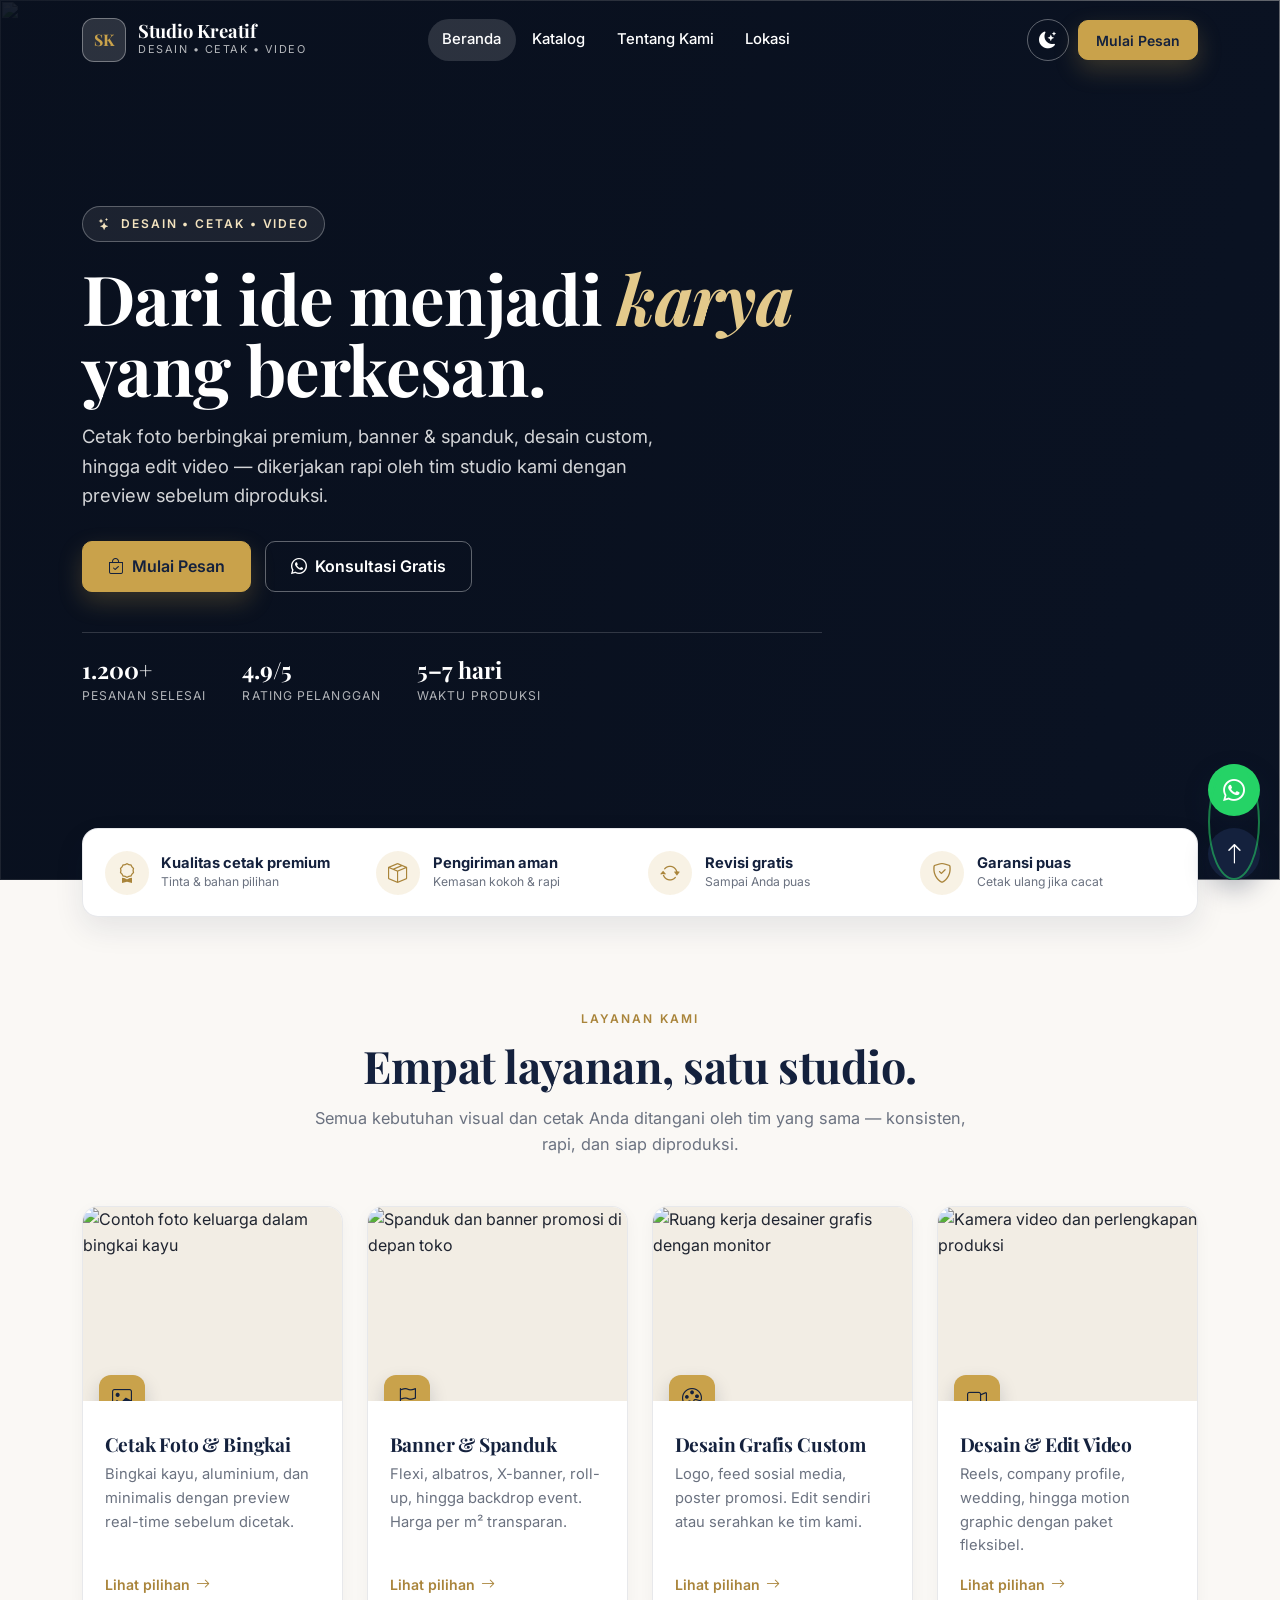
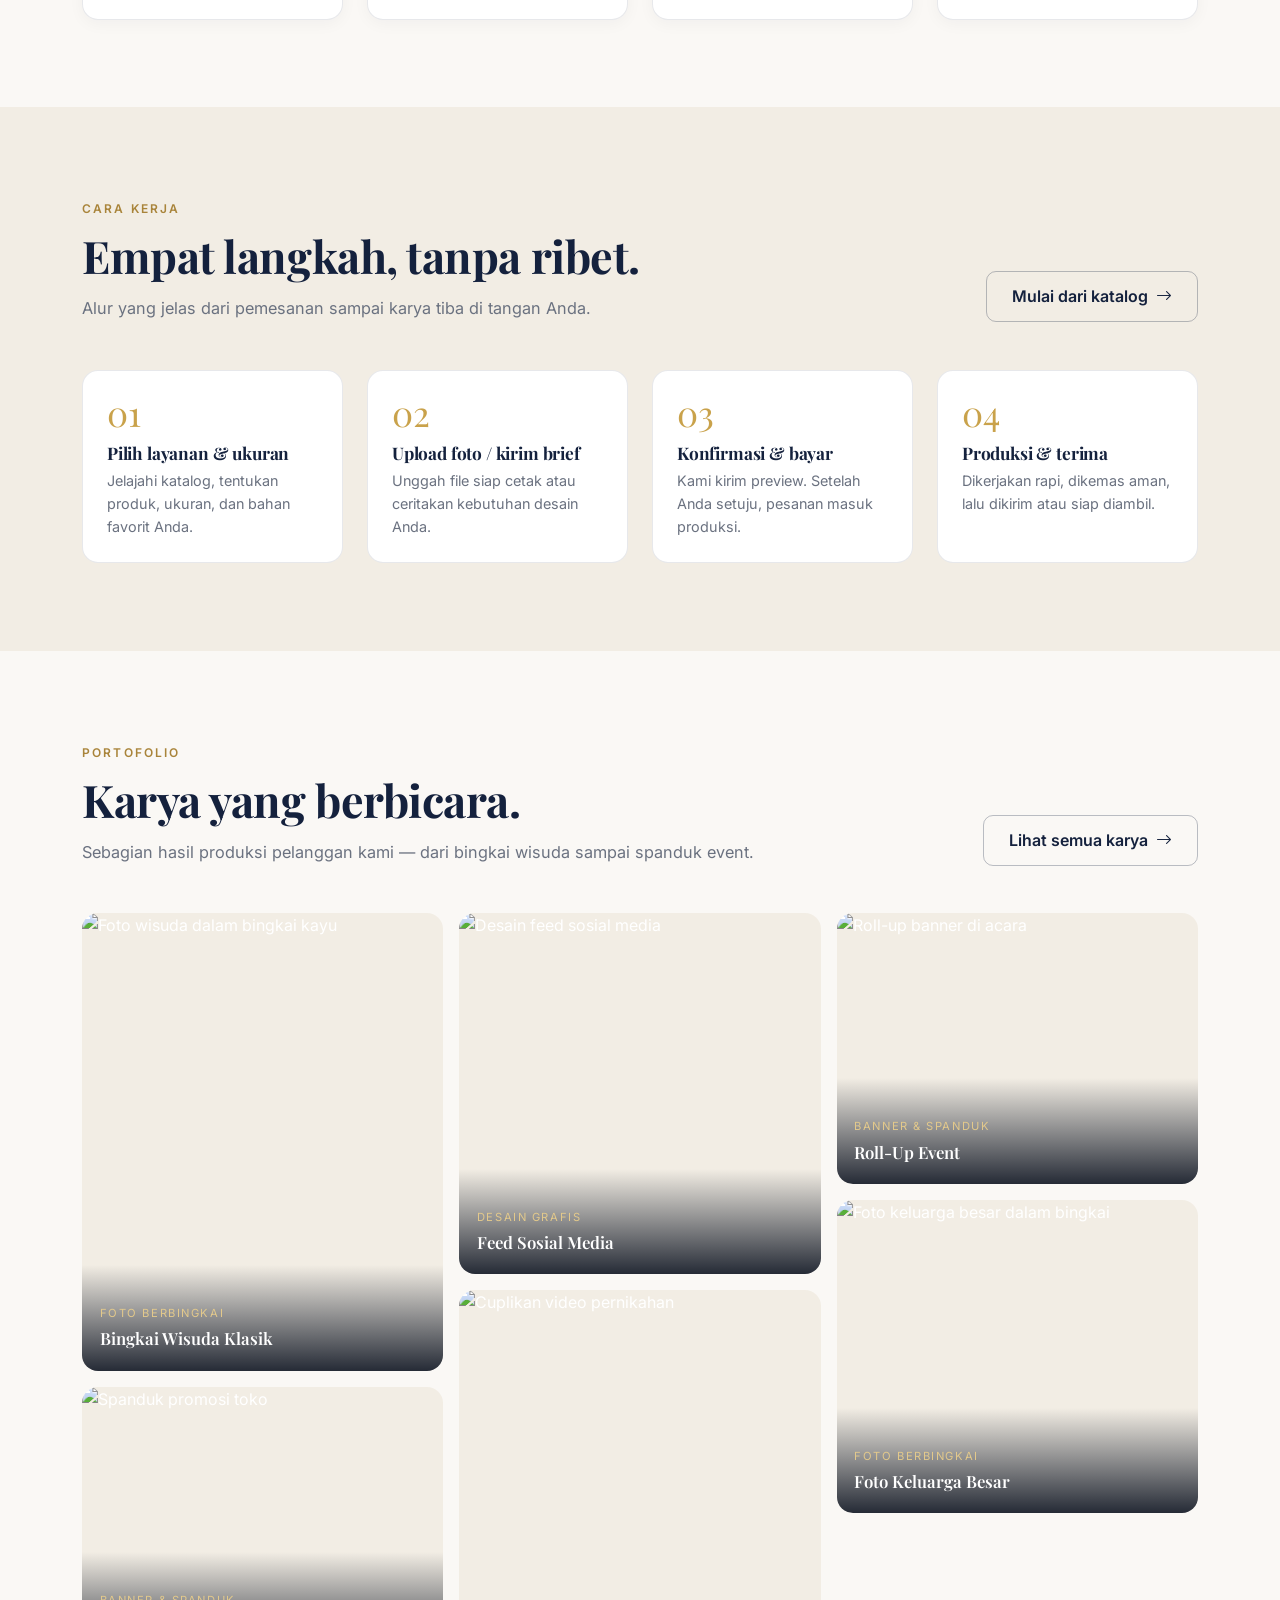
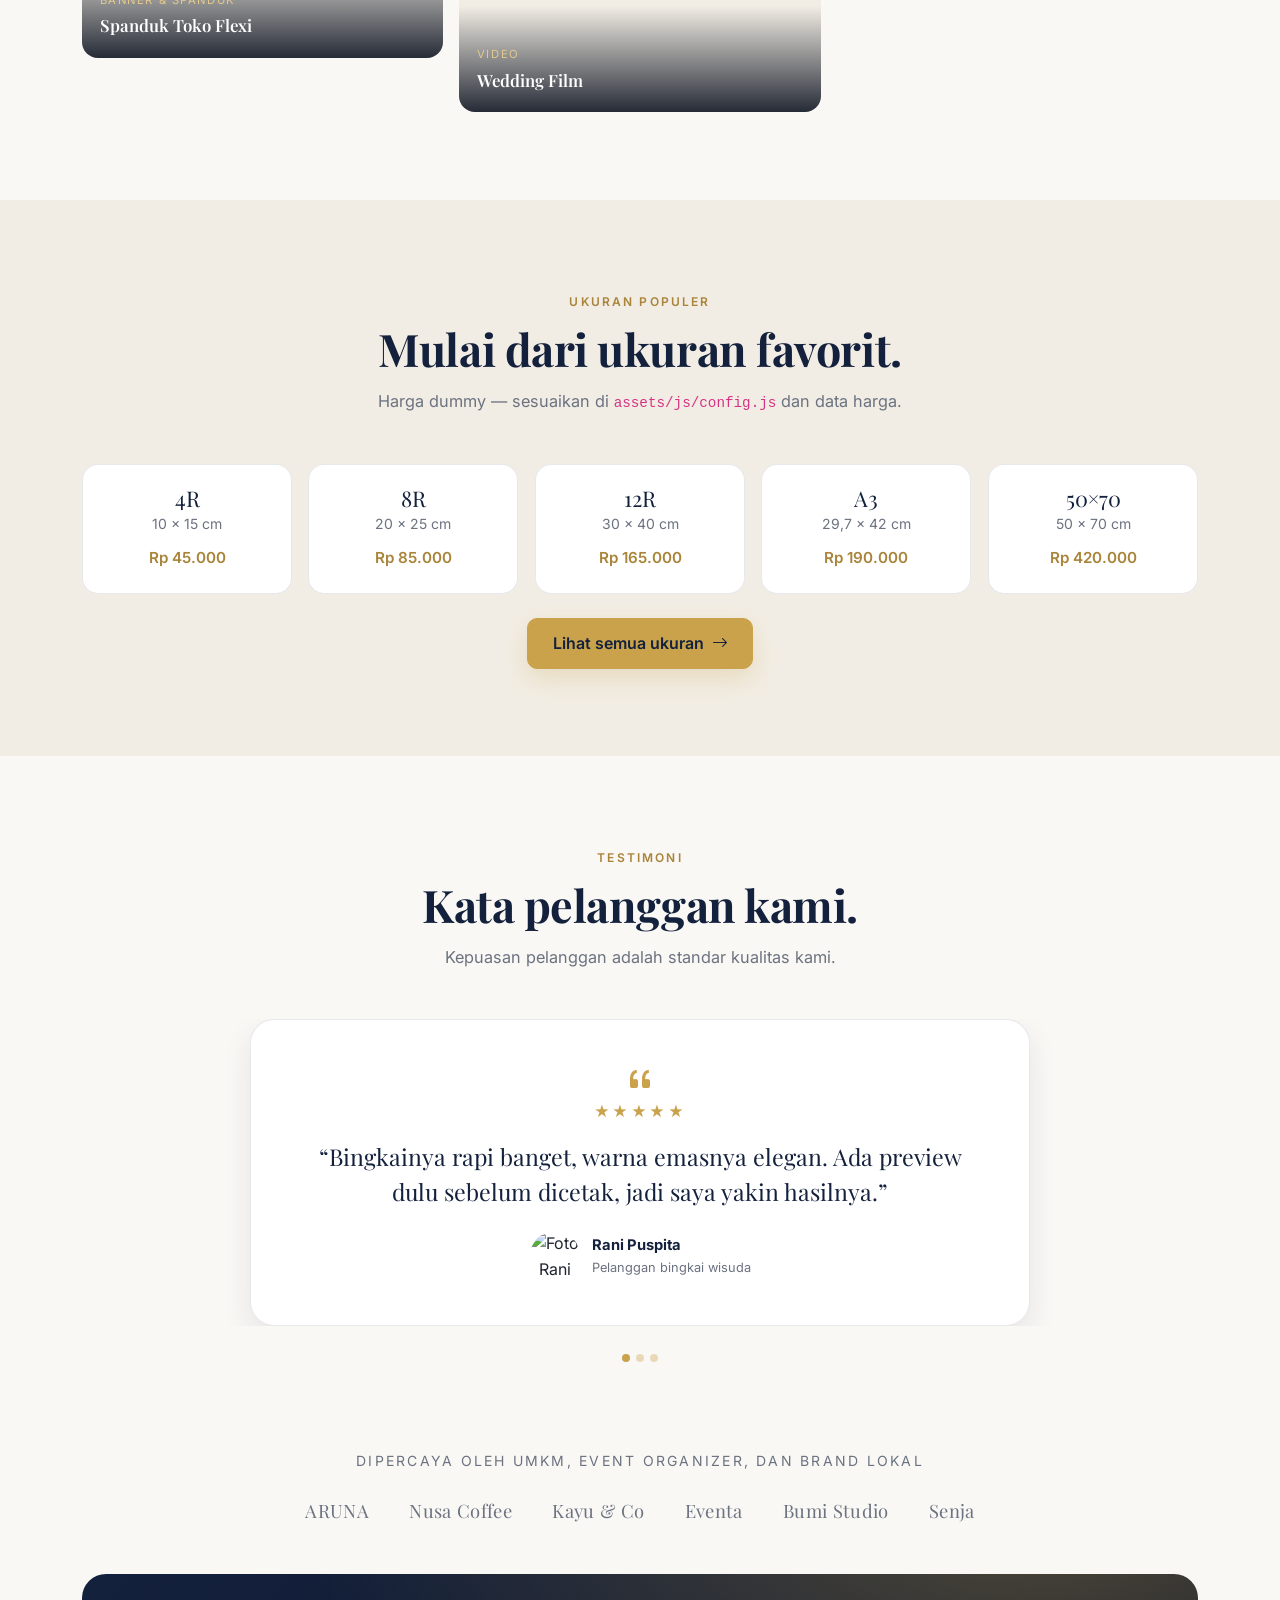
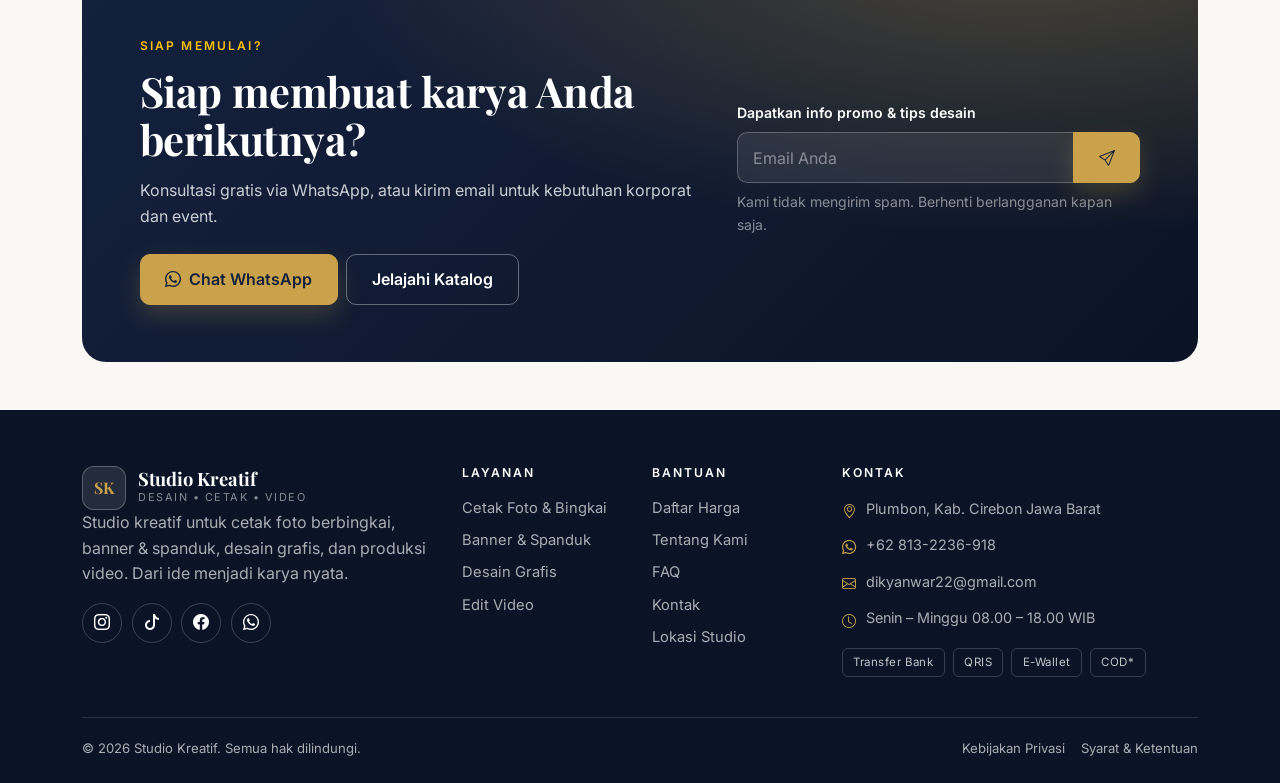
==== commit fcd19ea0: "tentang kami" ====
--- a/index.html
+++ b/index.html
@@ -61,6 +61,7 @@
           <ul class="nav-menu d-none d-lg-flex">
             <li><a class="is-active" href="index.html">Beranda</a></li>
             <li><a href="katalog.html">Katalog</a></li>
+            <li><a href="tentang-kami.html">Tentang Kami</a></li>
             <li><a href="lokasi.html">Lokasi</a></li>
           </ul>
 
@@ -119,6 +120,7 @@
         <nav class="nav flex-column mb-4">
           <a class="nav-link is-active" href="index.html">Beranda</a>
           <a class="nav-link" href="katalog.html">Katalog</a>
+          <a class="nav-link" href="tentang-kami.html">Tentang Kami</a>
           <a class="nav-link" href="lokasi.html">Lokasi</a>
         </nav>
         <a class="btn btn-gold w-100 mb-3" href="katalog.html">Mulai Pesan</a>
@@ -768,6 +770,7 @@
             <h3>Bantuan</h3>
             <ul class="footer-links">
               <li><a href="katalog.html#harga">Daftar Harga</a></li>
+              <li><a href="tentang-kami.html">Tentang Kami</a></li>
               <li><a href="lokasi.html#faq">FAQ</a></li>
               <li><a href="lokasi.html#kontak">Kontak</a></li>
               <li><a href="lokasi.html">Lokasi Studio</a></li>
--- a/assets/css/style.css
+++ b/assets/css/style.css
@@ -1707,6 +1707,171 @@
   }
 }
 
+/* ---------- Tentang Kami ---------- */
+.about-media {
+  position: relative;
+  border-radius: var(--sk-radius-lg);
+  overflow: hidden;
+  box-shadow: var(--sk-shadow-lg);
+}
+
+.about-media img {
+  display: block;
+  width: 100%;
+  height: 100%;
+  aspect-ratio: 4 / 5;
+  object-fit: cover;
+}
+
+.about-badge {
+  position: absolute;
+  left: 1rem;
+  bottom: 1rem;
+  display: inline-flex;
+  align-items: center;
+  padding: 0.6rem 0.9rem;
+  border-radius: var(--sk-radius-sm);
+  background: var(--sk-gold);
+  color: var(--sk-navy-deep);
+  font-size: 0.82rem;
+  font-weight: 600;
+  box-shadow: var(--sk-shadow);
+}
+
+.about-list {
+  list-style: none;
+  padding: 0;
+  margin: 0;
+  display: grid;
+  gap: 0.75rem;
+}
+
+.about-list li {
+  display: flex;
+  gap: 0.65rem;
+  align-items: flex-start;
+}
+
+.about-list li i {
+  color: var(--sk-gold-dark);
+  line-height: 1.6;
+  flex: 0 0 auto;
+}
+
+.about-stat {
+  height: 100%;
+  padding: 1.25rem 1rem;
+  text-align: center;
+  border-radius: var(--sk-radius);
+  border: 1px solid var(--sk-border);
+  background: var(--sk-surface);
+  transition: transform var(--sk-transition), box-shadow var(--sk-transition);
+}
+
+.about-stat:hover {
+  transform: translateY(-3px);
+  box-shadow: var(--sk-shadow);
+}
+
+.about-stat strong {
+  display: block;
+  font-family: var(--sk-font-display);
+  font-size: clamp(1.4rem, 3vw, 1.9rem);
+  color: var(--sk-heading);
+  line-height: 1.1;
+}
+
+.about-stat span {
+  display: block;
+  margin-top: 0.35rem;
+  font-size: 0.82rem;
+  color: var(--sk-muted);
+}
+
+.value-card {
+  height: 100%;
+  padding: 1.75rem;
+  border-radius: var(--sk-radius);
+  border: 1px solid var(--sk-border);
+  background: var(--sk-surface);
+  transition: transform var(--sk-transition), box-shadow var(--sk-transition);
+}
+
+.value-card:hover {
+  transform: translateY(-4px);
+  box-shadow: var(--sk-shadow);
+}
+
+.value-icon {
+  display: grid;
+  place-items: center;
+  width: 52px;
+  height: 52px;
+  margin-bottom: 1rem;
+  border-radius: 14px;
+  background: rgba(201, 162, 75, 0.15);
+  color: var(--sk-gold-dark);
+  font-size: 1.45rem;
+}
+
+.value-card.text-center .value-icon {
+  margin-left: auto;
+  margin-right: auto;
+}
+
+.value-card h3 {
+  font-size: 1.15rem;
+  margin-bottom: 0.5rem;
+}
+
+.value-card p {
+  color: var(--sk-muted);
+  font-size: 0.95rem;
+  margin-bottom: 0;
+}
+
+.team-card {
+  height: 100%;
+  padding: 1.9rem 1.35rem;
+  text-align: center;
+  border-radius: var(--sk-radius);
+  border: 1px solid var(--sk-border);
+  background: var(--sk-surface);
+  transition: transform var(--sk-transition), box-shadow var(--sk-transition);
+}
+
+.team-card:hover {
+  transform: translateY(-4px);
+  box-shadow: var(--sk-shadow);
+}
+
+.team-avatar {
+  display: grid;
+  place-items: center;
+  width: 84px;
+  height: 84px;
+  margin: 0 auto 1rem;
+  border-radius: 50%;
+  font-size: 1.7rem;
+  color: var(--sk-gold-dark);
+  background: rgba(201, 162, 75, 0.16);
+  border: 2px solid rgba(201, 162, 75, 0.3);
+}
+
+.team-card h3 {
+  font-size: 1.1rem;
+  margin-bottom: 0.2rem;
+}
+
+.team-role {
+  display: block;
+  font-size: 0.85rem;
+  font-weight: 600;
+  letter-spacing: 0.04em;
+  color: var(--sk-gold-dark);
+  text-transform: uppercase;
+}
+
 /* ---------- Reduced motion ---------- */
 @media (prefers-reduced-motion: reduce) {
   html {
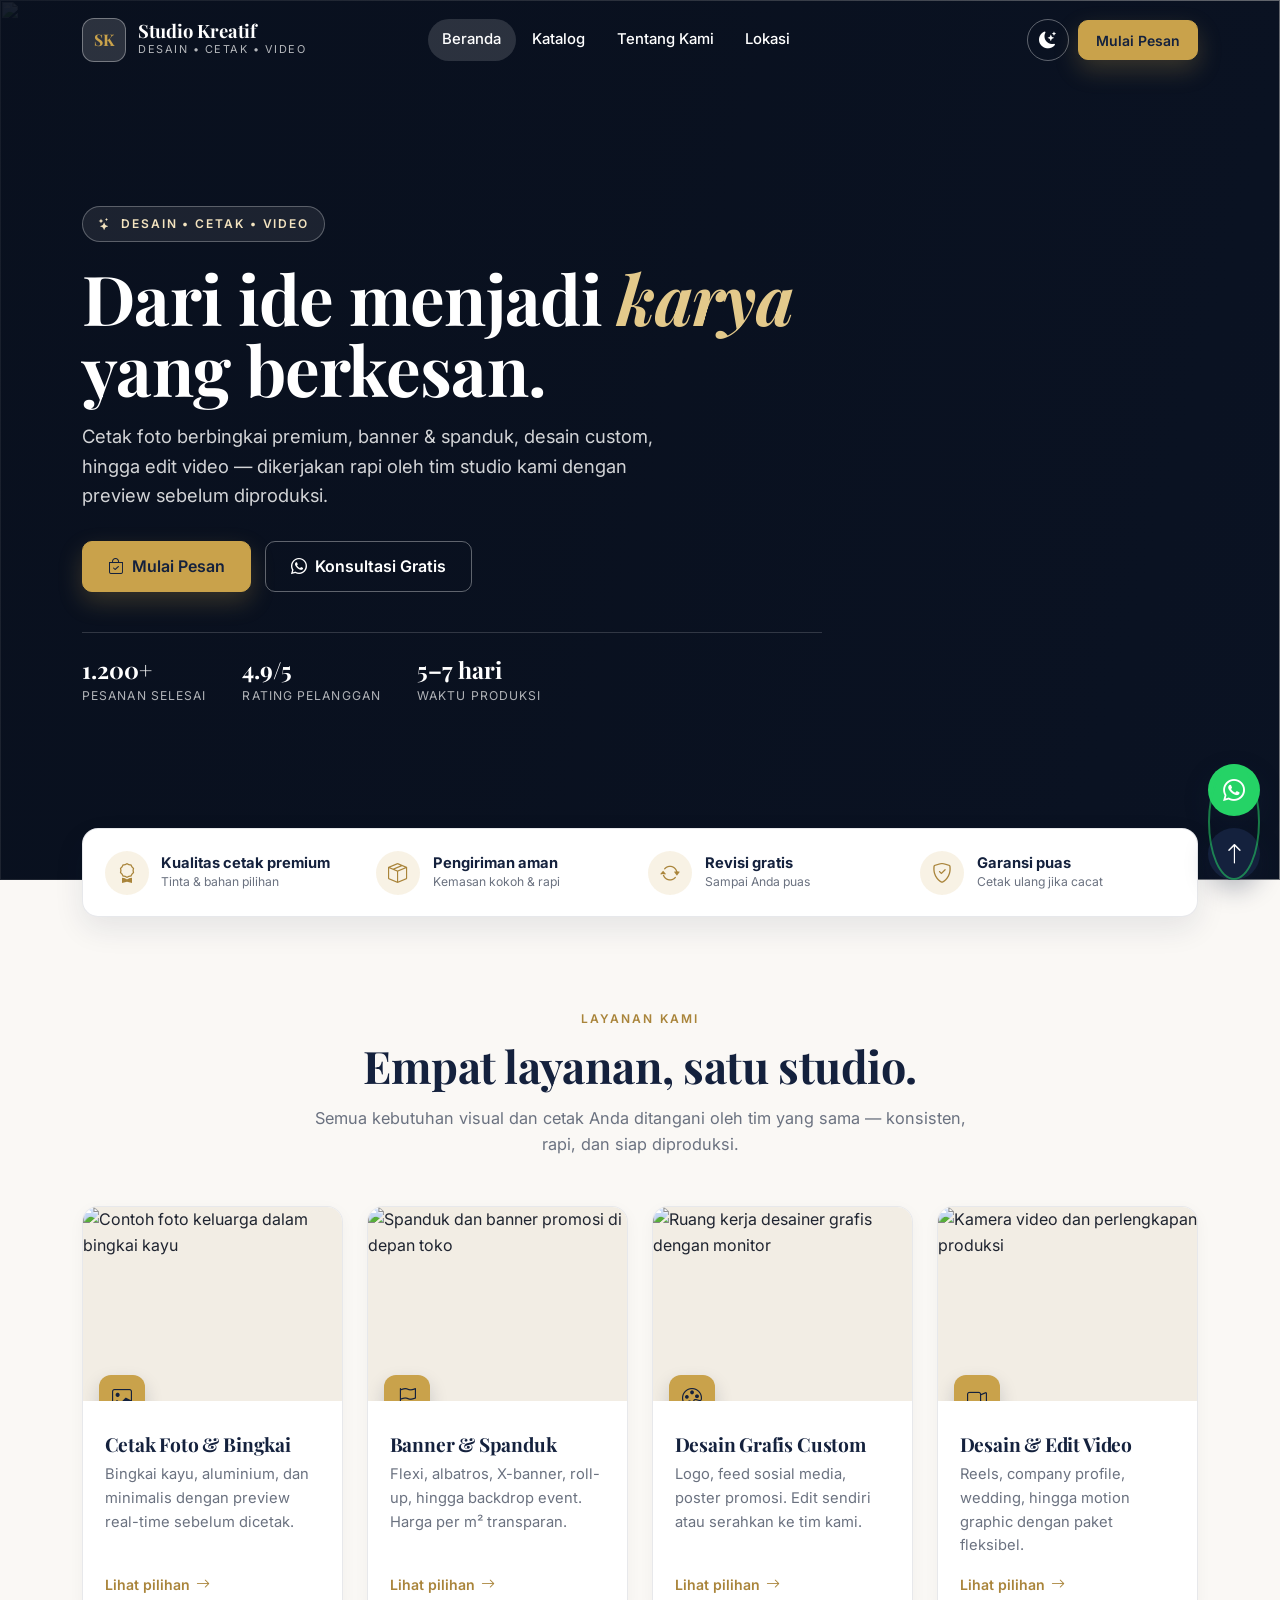
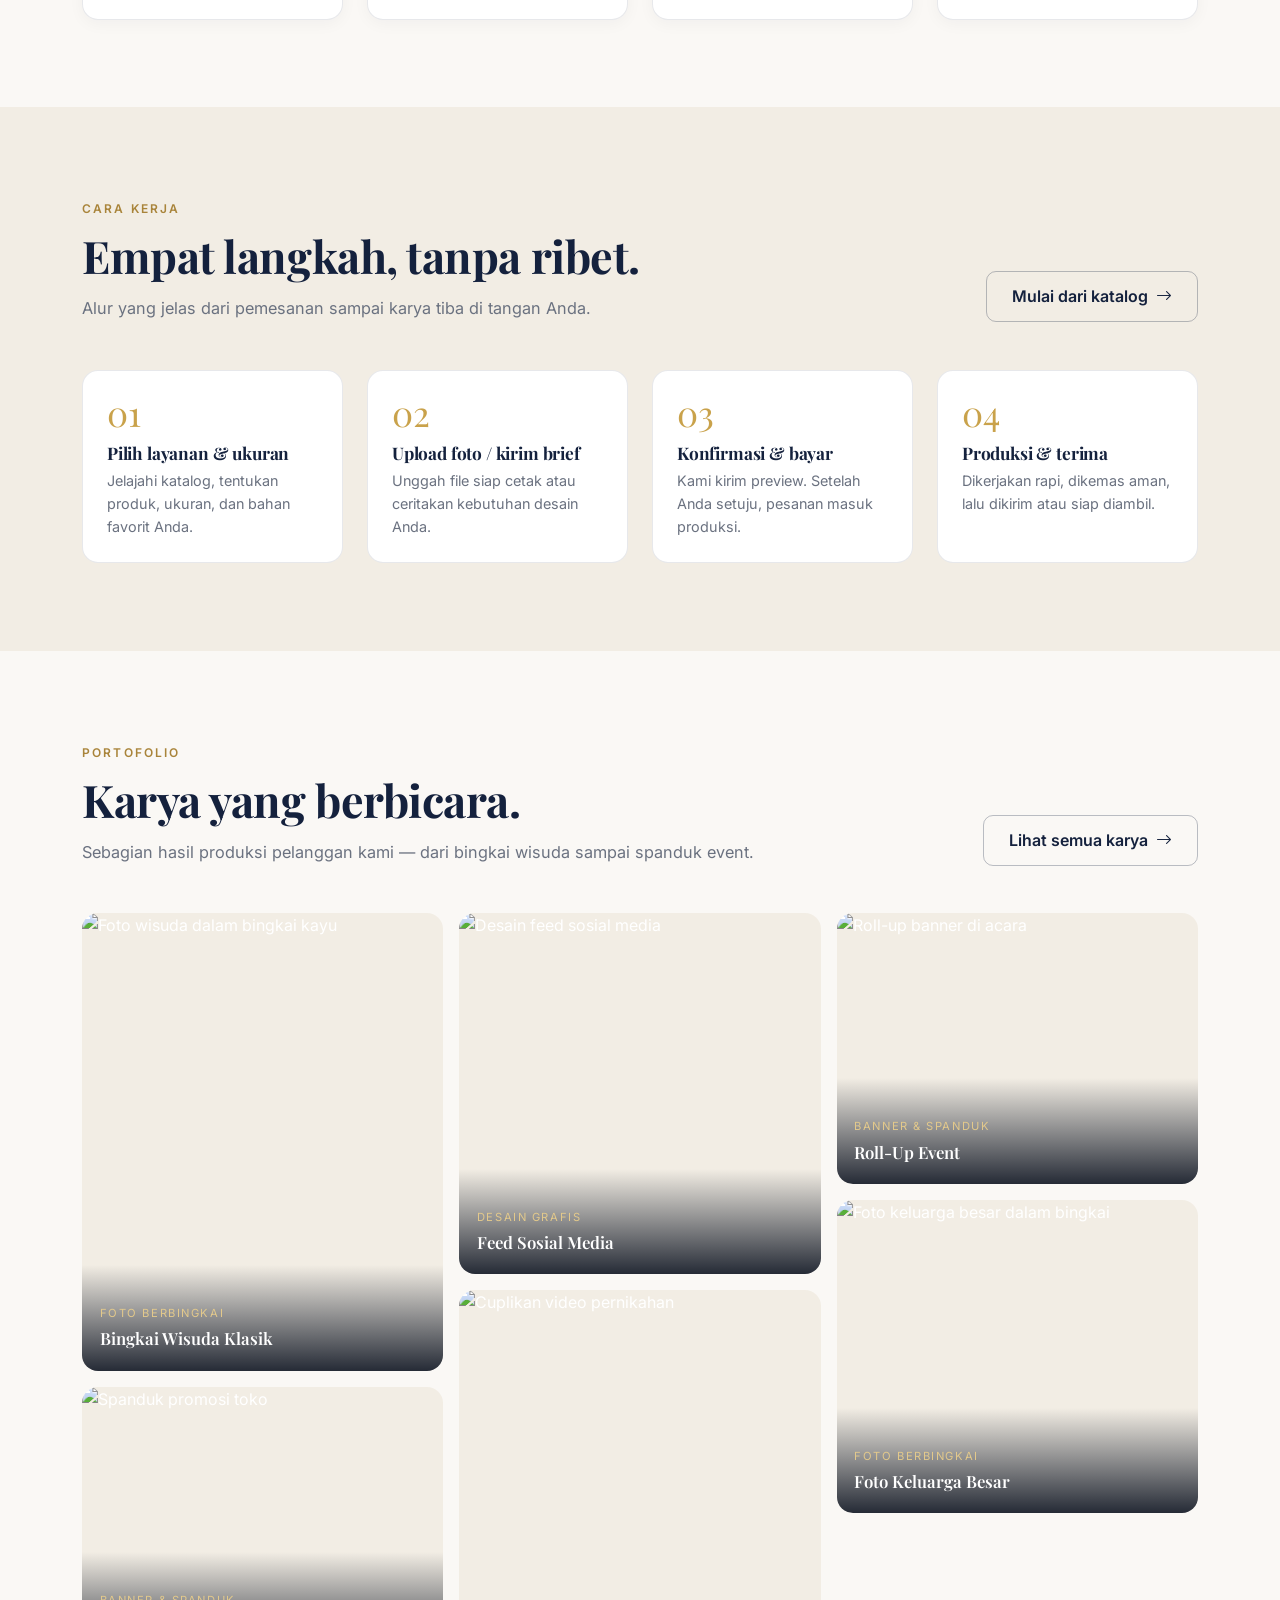
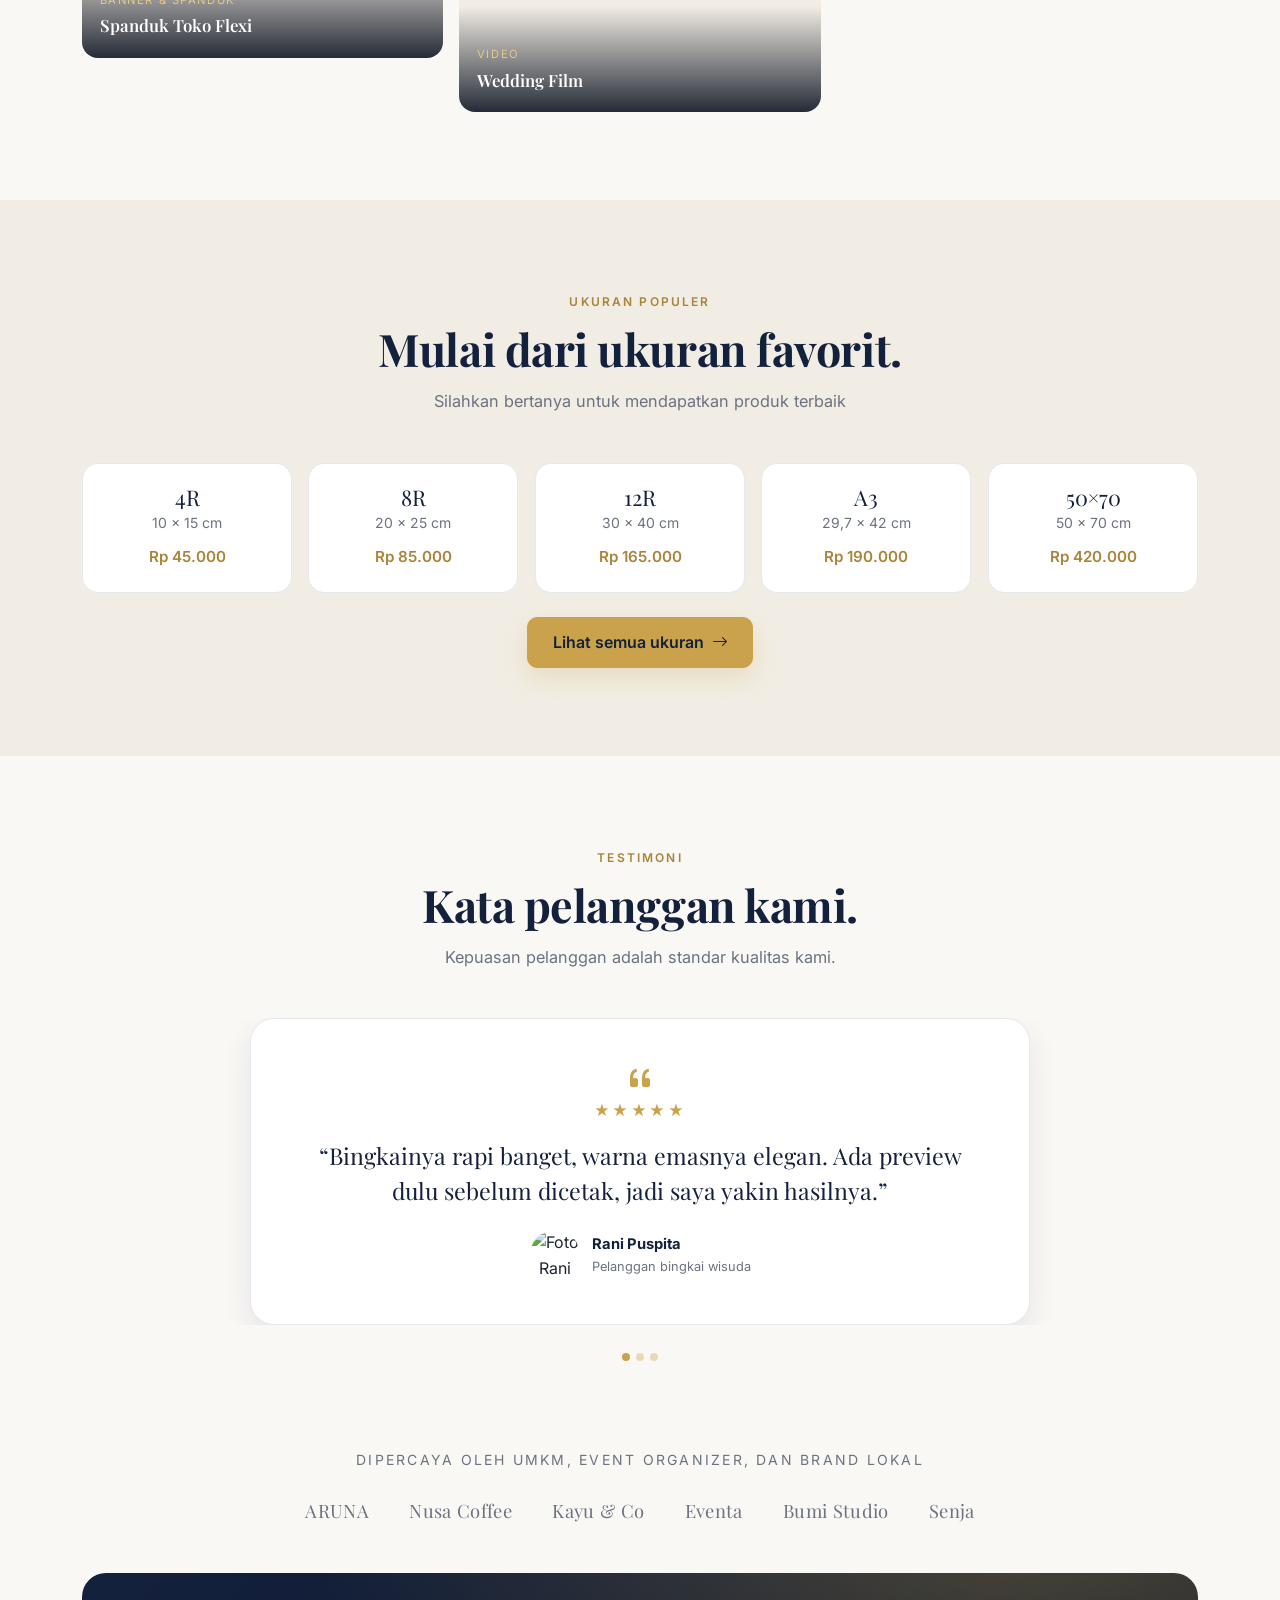
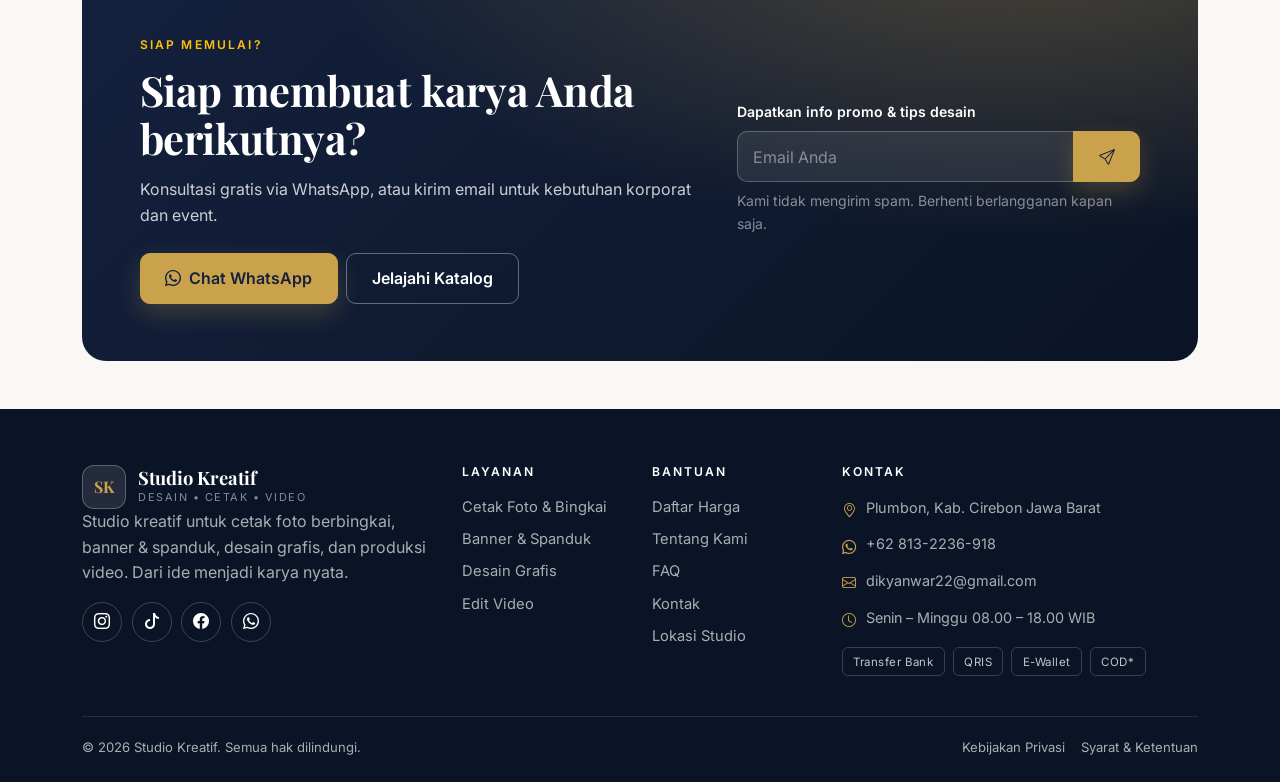
==== commit 35b6e81f: "katalog" ====
--- a/index.html
+++ b/index.html
@@ -507,7 +507,7 @@
             <span class="eyebrow">Ukuran Populer</span>
             <h2 class="section-title" id="ukuranTitle">Mulai dari ukuran favorit.</h2>
             <p class="section-subtitle">
-              Harga dummy — sesuaikan di <code>assets/js/config.js</code> dan data harga.
+              Silahkan bertanya untuk mendapatkan produk terbaik
             </p>
           </div>
 
